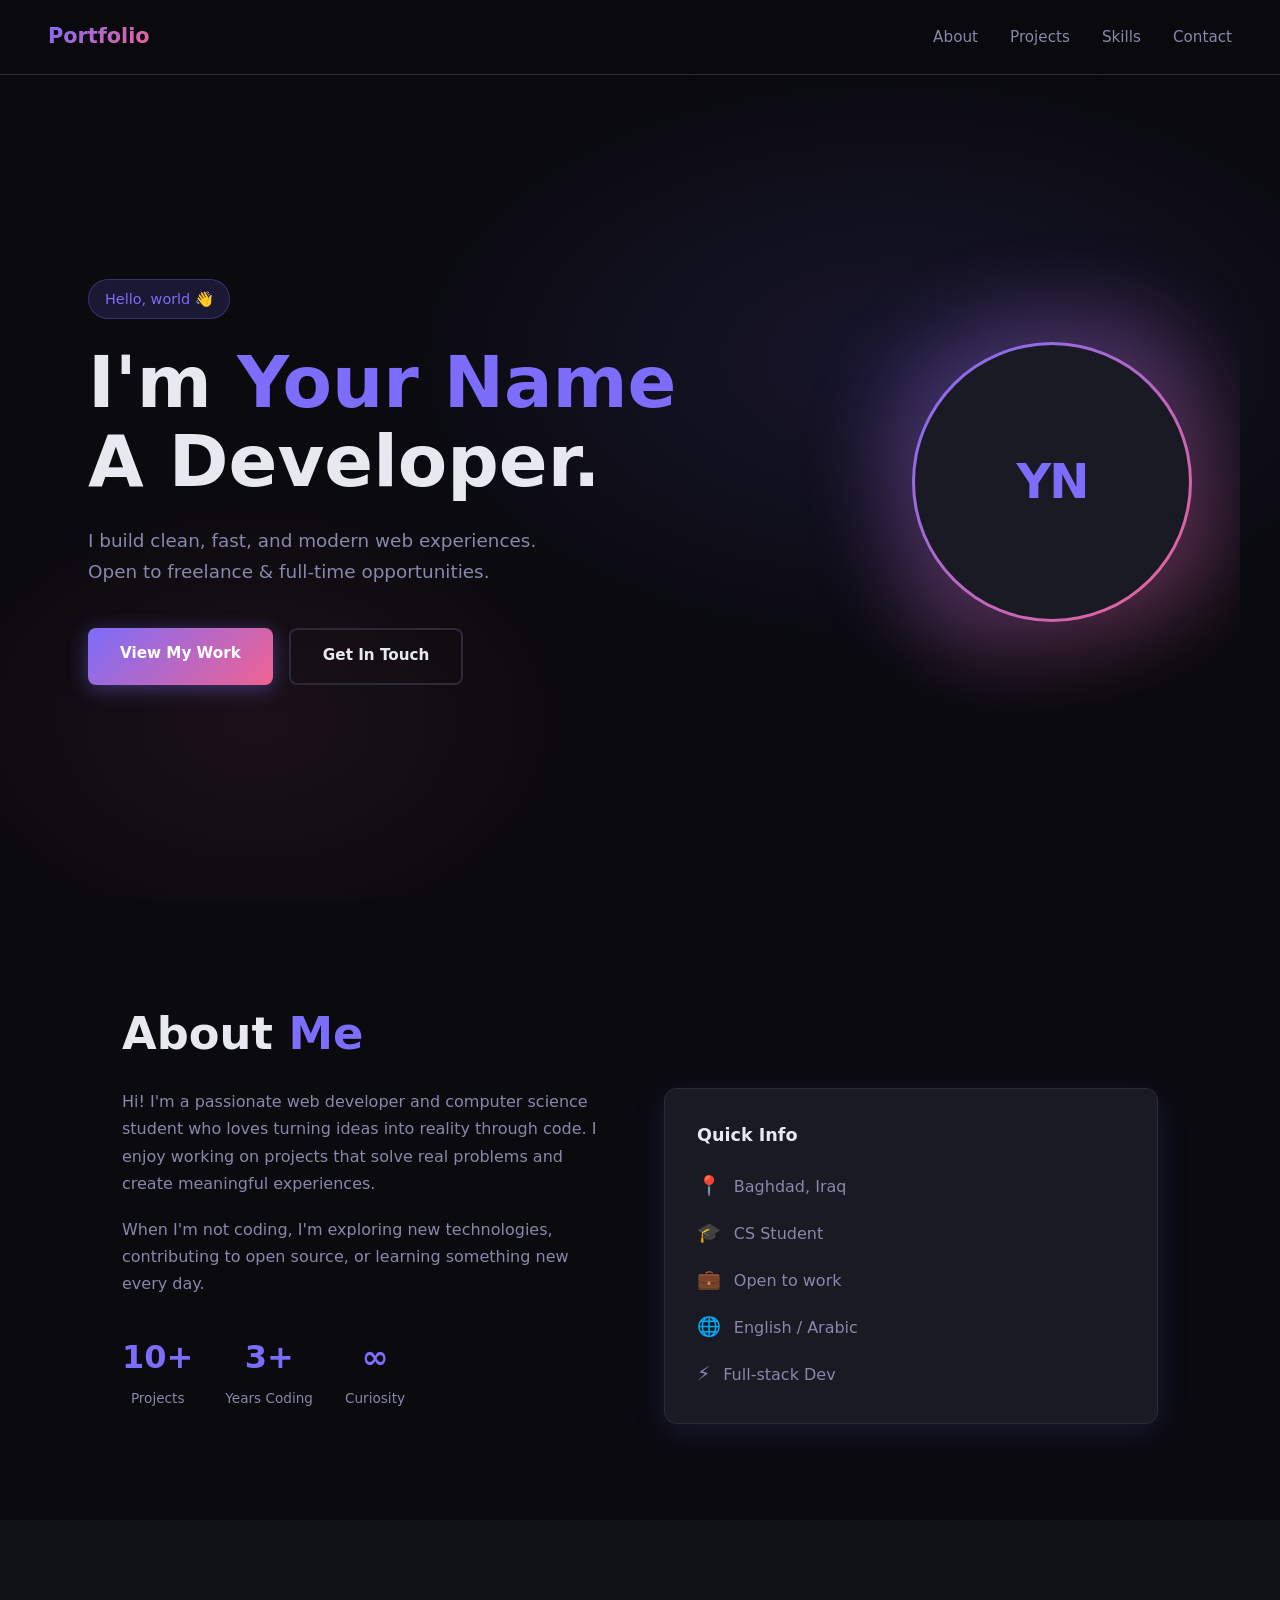
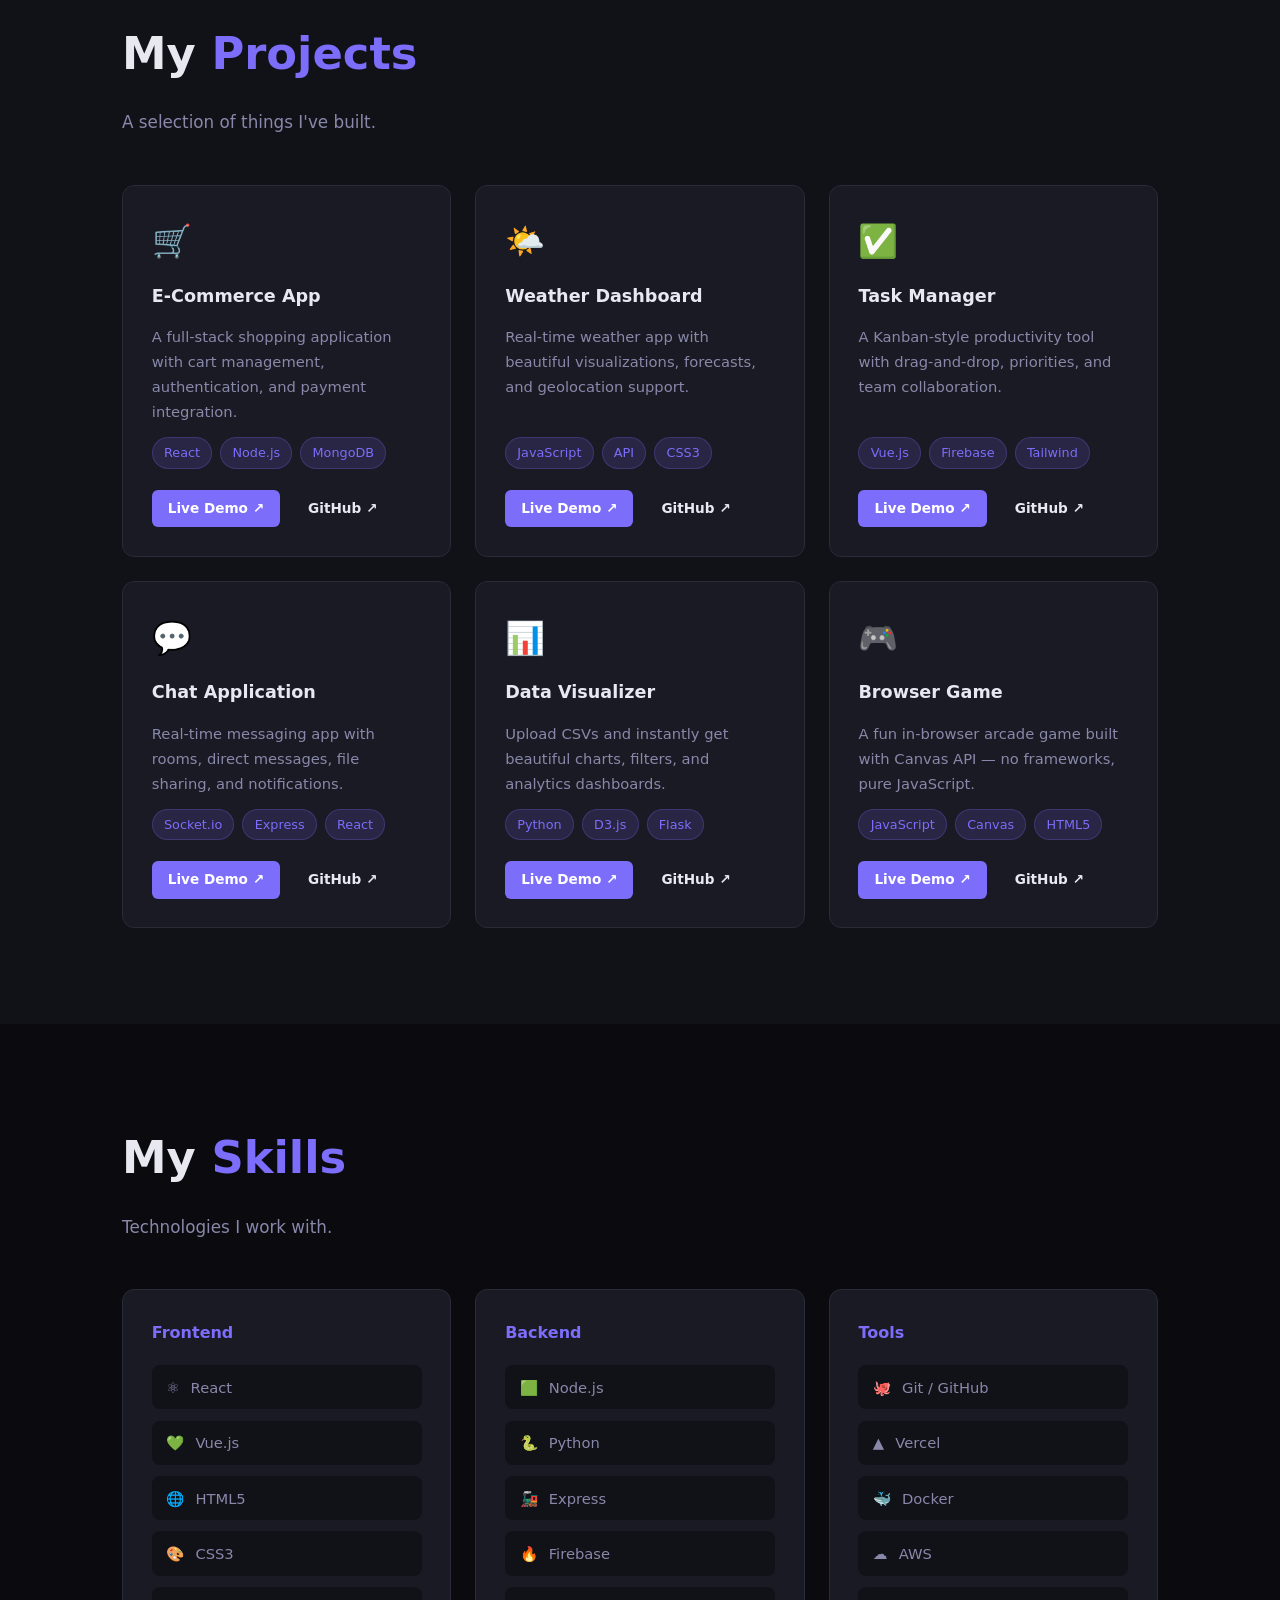
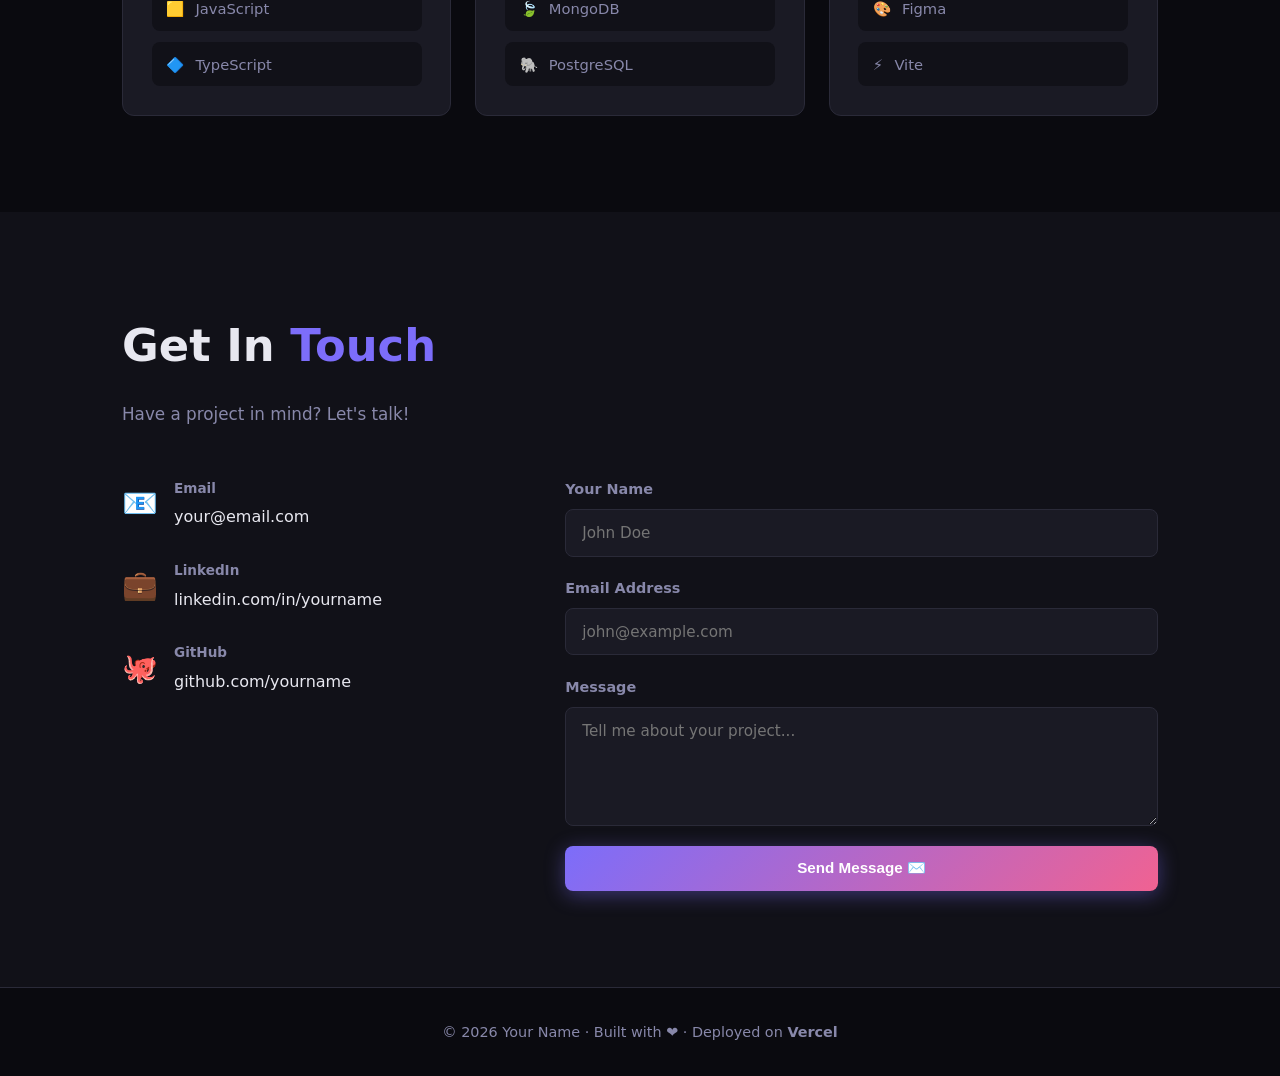
==== index.html @ 0fbca7b8 "new changes" ====
<!DOCTYPE html>
<html lang="en">
<head>
  <meta charset="UTF-8" />
  <meta name="viewport" content="width=device-width, initial-scale=1.0" />
  <title>My Portfolio</title>
  <link rel="stylesheet" href="style.css" />
  <link rel="icon" href="data:image/svg+xml,<svg xmlns='http://www.w3.org/2000/svg' viewBox='0 0 100 100'><text y='.9em' font-size='90'>⚡</text></svg>" />
</head>
<body>

  <!-- NAV -->
  <nav>
    <div class="nav-logo">Portfolio</div>
    <ul class="nav-links">
      <li><a href="#about">About</a></li>
      <li><a href="#projects">Projects</a></li>
      <li><a href="#skills">Skills</a></li>
      <li><a href="#contact">Contact</a></li>
    </ul>
    <button class="nav-toggle" onclick="toggleMenu()">☰</button>
  </nav>

  <!-- HERO -->
  <section class="hero" id="home">
    <div class="hero-bg"></div>
    <div class="hero-content">
      <p class="hero-tag">Hello, world 👋</p>
      <h1>I'm <span class="accent">Your Name</span><br/>A Developer.</h1>
      <p class="hero-sub">I build clean, fast, and modern web experiences. Open to freelance &amp; full-time opportunities.</p>
      <div class="hero-btns">
        <a href="#projects" class="btn btn-primary">View My Work</a>
        <a href="#contact" class="btn btn-outline">Get In Touch</a>
      </div>
    </div>
    <div class="hero-visual">
      <div class="blob"></div>
      <div class="avatar-ring">
        <div class="avatar">YN</div>
      </div>
    </div>
  </section>

  <!-- ABOUT -->
  <section class="section" id="about">
    <div class="container">
      <h2 class="section-title">About <span class="accent">Me</span></h2>
      <div class="about-grid">
        <div class="about-text">
          <p>Hi! I'm a passionate web developer and computer science student who loves turning ideas into reality through code. I enjoy working on projects that solve real problems and create meaningful experiences.</p>
          <p>When I'm not coding, I'm exploring new technologies, contributing to open source, or learning something new every day.</p>
          <div class="about-stats">
            <div class="stat">
              <span class="stat-num">10+</span>
              <span class="stat-label">Projects</span>
            </div>
            <div class="stat">
              <span class="stat-num">3+</span>
              <span class="stat-label">Years Coding</span>
            </div>
            <div class="stat">
              <span class="stat-num">∞</span>
              <span class="stat-label">Curiosity</span>
            </div>
          </div>
        </div>
        <div class="about-card">
          <h3>Quick Info</h3>
          <ul class="info-list">
            <li><span>📍</span> Baghdad, Iraq</li>
            <li><span>🎓</span> CS Student</li>
            <li><span>💼</span> Open to work</li>
            <li><span>🌐</span> English / Arabic</li>
            <li><span>⚡</span> Full-stack Dev</li>
          </ul>
        </div>
      </div>
    </div>
  </section>

  <!-- PROJECTS -->
  <section class="section section-dark" id="projects">
    <div class="container">
      <h2 class="section-title">My <span class="accent">Projects</span></h2>
      <p class="section-sub">A selection of things I've built.</p>
      <div class="projects-grid">

        <div class="project-card">
          <div class="project-icon">🛒</div>
          <h3>E-Commerce App</h3>
          <p>A full-stack shopping application with cart management, authentication, and payment integration.</p>
          <div class="project-tags">
            <span>React</span><span>Node.js</span><span>MongoDB</span>
          </div>
          <div class="project-links">
            <a href="#" class="btn-sm">Live Demo ↗</a>
            <a href="#" class="btn-sm btn-ghost">GitHub ↗</a>
          </div>
        </div>

        <div class="project-card">
          <div class="project-icon">🌤️</div>
          <h3>Weather Dashboard</h3>
          <p>Real-time weather app with beautiful visualizations, forecasts, and geolocation support.</p>
          <div class="project-tags">
            <span>JavaScript</span><span>API</span><span>CSS3</span>
          </div>
          <div class="project-links">
            <a href="#" class="btn-sm">Live Demo ↗</a>
            <a href="#" class="btn-sm btn-ghost">GitHub ↗</a>
          </div>
        </div>

        <div class="project-card">
          <div class="project-icon">✅</div>
          <h3>Task Manager</h3>
          <p>A Kanban-style productivity tool with drag-and-drop, priorities, and team collaboration.</p>
          <div class="project-tags">
            <span>Vue.js</span><span>Firebase</span><span>Tailwind</span>
          </div>
          <div class="project-links">
            <a href="#" class="btn-sm">Live Demo ↗</a>
            <a href="#" class="btn-sm btn-ghost">GitHub ↗</a>
          </div>
        </div>

        <div class="project-card">
          <div class="project-icon">💬</div>
          <h3>Chat Application</h3>
          <p>Real-time messaging app with rooms, direct messages, file sharing, and notifications.</p>
          <div class="project-tags">
            <span>Socket.io</span><span>Express</span><span>React</span>
          </div>
          <div class="project-links">
            <a href="#" class="btn-sm">Live Demo ↗</a>
            <a href="#" class="btn-sm btn-ghost">GitHub ↗</a>
          </div>
        </div>

        <div class="project-card">
          <div class="project-icon">📊</div>
          <h3>Data Visualizer</h3>
          <p>Upload CSVs and instantly get beautiful charts, filters, and analytics dashboards.</p>
          <div class="project-tags">
            <span>Python</span><span>D3.js</span><span>Flask</span>
          </div>
          <div class="project-links">
            <a href="#" class="btn-sm">Live Demo ↗</a>
            <a href="#" class="btn-sm btn-ghost">GitHub ↗</a>
          </div>
        </div>

        <div class="project-card">
          <div class="project-icon">🎮</div>
          <h3>Browser Game</h3>
          <p>A fun in-browser arcade game built with Canvas API — no frameworks, pure JavaScript.</p>
          <div class="project-tags">
            <span>JavaScript</span><span>Canvas</span><span>HTML5</span>
          </div>
          <div class="project-links">
            <a href="#" class="btn-sm">Live Demo ↗</a>
            <a href="#" class="btn-sm btn-ghost">GitHub ↗</a>
          </div>
        </div>

      </div>
    </div>
  </section>

  <!-- SKILLS -->
  <section class="section" id="skills">
    <div class="container">
      <h2 class="section-title">My <span class="accent">Skills</span></h2>
      <p class="section-sub">Technologies I work with.</p>
      <div class="skills-grid">
        <div class="skill-group">
          <h3>Frontend</h3>
          <div class="skill-items">
            <div class="skill-item"><span>⚛️</span> React</div>
            <div class="skill-item"><span>💚</span> Vue.js</div>
            <div class="skill-item"><span>🌐</span> HTML5</div>
            <div class="skill-item"><span>🎨</span> CSS3</div>
            <div class="skill-item"><span>🟨</span> JavaScript</div>
            <div class="skill-item"><span>🔷</span> TypeScript</div>
          </div>
        </div>
        <div class="skill-group">
          <h3>Backend</h3>
          <div class="skill-items">
            <div class="skill-item"><span>🟩</span> Node.js</div>
            <div class="skill-item"><span>🐍</span> Python</div>
            <div class="skill-item"><span>🚂</span> Express</div>
            <div class="skill-item"><span>🔥</span> Firebase</div>
            <div class="skill-item"><span>🍃</span> MongoDB</div>
            <div class="skill-item"><span>🐘</span> PostgreSQL</div>
          </div>
        </div>
        <div class="skill-group">
          <h3>Tools</h3>
          <div class="skill-items">
            <div class="skill-item"><span>🐙</span> Git / GitHub</div>
            <div class="skill-item"><span>▲</span> Vercel</div>
            <div class="skill-item"><span>🐳</span> Docker</div>
            <div class="skill-item"><span>☁️</span> AWS</div>
            <div class="skill-item"><span>🎨</span> Figma</div>
            <div class="skill-item"><span>⚡</span> Vite</div>
          </div>
        </div>
      </div>
    </div>
  </section>

  <!-- CONTACT -->
  <section class="section section-dark" id="contact">
    <div class="container">
      <h2 class="section-title">Get In <span class="accent">Touch</span></h2>
      <p class="section-sub">Have a project in mind? Let's talk!</p>
      <div class="contact-grid">
        <div class="contact-info">
          <div class="contact-item">
            <span class="contact-icon">📧</span>
            <div>
              <h4>Email</h4>
              <a href="mailto:your@email.com">your@email.com</a>
            </div>
          </div>
          <div class="contact-item">
            <span class="contact-icon">💼</span>
            <div>
              <h4>LinkedIn</h4>
              <a href="#">linkedin.com/in/yourname</a>
            </div>
          </div>
          <div class="contact-item">
            <span class="contact-icon">🐙</span>
            <div>
              <h4>GitHub</h4>
              <a href="#">github.com/yourname</a>
            </div>
          </div>
        </div>
        <form class="contact-form" onsubmit="handleSubmit(event)">
          <div class="form-group">
            <label for="name">Your Name</label>
            <input type="text" id="name" placeholder="John Doe" required />
          </div>
          <div class="form-group">
            <label for="email">Email Address</label>
            <input type="email" id="email" placeholder="john@example.com" required />
          </div>
          <div class="form-group">
            <label for="message">Message</label>
            <textarea id="message" rows="5" placeholder="Tell me about your project..." required></textarea>
          </div>
          <button type="submit" class="btn btn-primary" style="width:100%">Send Message ✉️</button>
          <p id="form-msg" style="display:none;margin-top:1rem;color:var(--accent);text-align:center;font-weight:600;">✅ Message sent! I'll get back to you soon.</p>
        </form>
      </div>
    </div>
  </section>

  <!-- FOOTER -->
  <footer>
    <p>© 2026 Your Name · Built with ❤️ · Deployed on <strong>Vercel</strong></p>
  </footer>

  <script src="script.js"></script>
</body>
</html>
---- style.css ----
/* ===== RESET & BASE ===== */
*, *::before, *::after { box-sizing: border-box; margin: 0; padding: 0; }

:root {
  --bg: #0a0a0f;
  --bg2: #111118;
  --surface: #1a1a24;
  --border: #2a2a38;
  --text: #e8e8f0;
  --muted: #8888aa;
  --accent: #7c6dfa;
  --accent2: #f06292;
  --gradient: linear-gradient(135deg, #7c6dfa, #f06292);
  --radius: 12px;
  --shadow: 0 8px 32px rgba(124,109,250,0.15);
}

html { scroll-behavior: smooth; }

body {
  font-family: 'Segoe UI', system-ui, sans-serif;
  background: var(--bg);
  color: var(--text);
  line-height: 1.7;
  overflow-x: hidden;
}

a { color: var(--accent); text-decoration: none; transition: opacity .2s; }
a:hover { opacity: .75; }

.accent { color: var(--accent); }
.container { max-width: 1100px; margin: 0 auto; padding: 0 2rem; }

/* ===== NAV ===== */
nav {
  position: fixed; top: 0; left: 0; right: 0; z-index: 100;
  display: flex; align-items: center; justify-content: space-between;
  padding: 1.2rem 3rem;
  background: rgba(10,10,15,.85);
  backdrop-filter: blur(12px);
  border-bottom: 1px solid var(--border);
}

.nav-logo {
  font-size: 1.3rem; font-weight: 800;
  background: var(--gradient); -webkit-background-clip: text;
  -webkit-text-fill-color: transparent; background-clip: text;
}

.nav-links { display: flex; gap: 2rem; list-style: none; }
.nav-links a { color: var(--muted); font-size: .95rem; font-weight: 500; transition: color .2s; }
.nav-links a:hover { color: var(--text); opacity: 1; }

.nav-toggle { display: none; background: none; border: none; color: var(--text); font-size: 1.5rem; cursor: pointer; }

/* ===== BUTTONS ===== */
.btn {
  display: inline-block; padding: .85rem 2rem;
  border-radius: 8px; font-weight: 700; font-size: .95rem;
  cursor: pointer; border: none; transition: all .25s;
}
.btn-primary {
  background: var(--gradient); color: #fff;
  box-shadow: 0 4px 20px rgba(124,109,250,.4);
}
.btn-primary:hover { transform: translateY(-2px); box-shadow: 0 6px 28px rgba(124,109,250,.55); opacity: 1; }
.btn-outline {
  background: transparent; color: var(--text);
  border: 2px solid var(--border);
}
.btn-outline:hover { border-color: var(--accent); color: var(--accent); opacity: 1; }

.btn-sm {
  padding: .45rem 1rem; background: var(--accent);
  color: #fff; border-radius: 6px; font-size: .85rem; font-weight: 600;
}
.btn-ghost { background: var(--surface); color: var(--text); }
.btn-ghost:hover { opacity: .75; }

/* ===== HERO ===== */
.hero {
  min-height: 100vh; display: flex; align-items: center;
  justify-content: space-between; gap: 4rem;
  padding: 8rem 3rem 4rem;
  position: relative; overflow: hidden;
  max-width: 1200px; margin: 0 auto;
}

.hero-bg {
  position: fixed; inset: 0; z-index: -1;
  background: radial-gradient(ellipse 60% 50% at 70% 40%, rgba(124,109,250,.12) 0%, transparent 70%),
              radial-gradient(ellipse 40% 40% at 20% 80%, rgba(240,98,146,.08) 0%, transparent 70%);
}

.hero-content { flex: 1; }
.hero-tag {
  display: inline-block; padding: .4rem 1rem;
  background: rgba(124,109,250,.15); border: 1px solid rgba(124,109,250,.3);
  border-radius: 999px; font-size: .9rem; color: var(--accent);
  margin-bottom: 1.5rem;
  animation: fadeUp .6s ease both;
}

.hero h1 {
  font-size: clamp(2.5rem, 6vw, 4.5rem);
  font-weight: 900; line-height: 1.1;
  margin-bottom: 1.5rem;
  animation: fadeUp .6s .1s ease both;
}

.hero-sub {
  font-size: 1.15rem; color: var(--muted);
  max-width: 480px; margin-bottom: 2.5rem;
  animation: fadeUp .6s .2s ease both;
}

.hero-btns {
  display: flex; gap: 1rem; flex-wrap: wrap;
  animation: fadeUp .6s .3s ease both;
}

/* Hero Visual */
.hero-visual {
  flex-shrink: 0; position: relative;
  width: 280px; height: 280px;
  animation: fadeIn .8s .4s ease both;
}

.blob {
  position: absolute; inset: -30px;
  background: var(--gradient); border-radius: 60% 40% 70% 30% / 50% 60% 40% 70%;
  filter: blur(40px); opacity: .35;
  animation: blobMorph 8s ease-in-out infinite;
}

.avatar-ring {
  position: absolute; inset: 0;
  border: 3px solid transparent;
  border-radius: 50%;
  background: linear-gradient(var(--surface), var(--surface)) padding-box,
              var(--gradient) border-box;
  animation: spin 12s linear infinite;
}

.avatar {
  position: absolute; inset: 12px;
  background: var(--surface); border-radius: 50%;
  display: flex; align-items: center; justify-content: center;
  font-size: 3rem; font-weight: 900; color: var(--accent);
  letter-spacing: -2px;
  animation: spin 12s linear infinite reverse;
}

/* ===== SECTIONS ===== */
.section { padding: 6rem 0; }
.section-dark { background: var(--bg2); }

.section-title {
  font-size: clamp(1.8rem, 4vw, 2.8rem);
  font-weight: 900; margin-bottom: 1rem;
}
.section-sub {
  color: var(--muted); margin-bottom: 3rem; font-size: 1.05rem;
}

/* ===== ABOUT ===== */
.about-grid { display: grid; grid-template-columns: 1fr 1fr; gap: 3rem; align-items: start; }

.about-text p { color: var(--muted); margin-bottom: 1.2rem; }

.about-stats {
  display: flex; gap: 2rem; margin-top: 2rem;
}
.stat { text-align: center; }
.stat-num { display: block; font-size: 2rem; font-weight: 900; color: var(--accent); }
.stat-label { font-size: .85rem; color: var(--muted); }

.about-card {
  background: var(--surface); border: 1px solid var(--border);
  border-radius: var(--radius); padding: 2rem;
  box-shadow: var(--shadow);
}
.about-card h3 { font-size: 1.1rem; margin-bottom: 1.2rem; }
.info-list { list-style: none; display: flex; flex-direction: column; gap: .9rem; }
.info-list li { display: flex; align-items: center; gap: .8rem; color: var(--muted); }
.info-list span { font-size: 1.2rem; }

/* ===== PROJECTS ===== */
.projects-grid {
  display: grid; grid-template-columns: repeat(auto-fill, minmax(300px, 1fr));
  gap: 1.5rem;
}

.project-card {
  background: var(--surface); border: 1px solid var(--border);
  border-radius: var(--radius); padding: 1.8rem;
  transition: transform .25s, box-shadow .25s, border-color .25s;
  display: flex; flex-direction: column; gap: .8rem;
}
.project-card:hover {
  transform: translateY(-4px);
  box-shadow: var(--shadow);
  border-color: var(--accent);
}

.project-icon { font-size: 2rem; }
.project-card h3 { font-size: 1.1rem; font-weight: 700; }
.project-card p { color: var(--muted); font-size: .92rem; flex: 1; }

.project-tags { display: flex; flex-wrap: wrap; gap: .5rem; }
.project-tags span {
  padding: .25rem .7rem; background: rgba(124,109,250,.15);
  border: 1px solid rgba(124,109,250,.25); border-radius: 999px;
  font-size: .8rem; color: var(--accent);
}

.project-links { display: flex; gap: .75rem; margin-top: .5rem; }

/* ===== SKILLS ===== */
.skills-grid { display: grid; grid-template-columns: repeat(auto-fill, minmax(250px, 1fr)); gap: 1.5rem; }

.skill-group {
  background: var(--surface); border: 1px solid var(--border);
  border-radius: var(--radius); padding: 1.8rem;
}
.skill-group h3 { font-size: 1rem; font-weight: 700; margin-bottom: 1.2rem; color: var(--accent); }
.skill-items { display: flex; flex-direction: column; gap: .7rem; }
.skill-item {
  display: flex; align-items: center; gap: .7rem;
  padding: .6rem .9rem; background: var(--bg2);
  border-radius: 8px; font-size: .92rem; color: var(--muted);
  transition: color .2s, background .2s;
}
.skill-item:hover { color: var(--text); background: var(--border); }

/* ===== CONTACT ===== */
.contact-grid { display: grid; grid-template-columns: 1fr 1.5fr; gap: 3rem; align-items: start; }

.contact-item {
  display: flex; align-items: center; gap: 1rem;
  margin-bottom: 1.8rem;
}
.contact-icon { font-size: 1.8rem; }
.contact-item h4 { font-size: .85rem; color: var(--muted); margin-bottom: .2rem; }
.contact-item a { color: var(--text); font-weight: 500; }

.contact-form { display: flex; flex-direction: column; gap: 1.2rem; }

.form-group { display: flex; flex-direction: column; gap: .5rem; }
.form-group label { font-size: .9rem; font-weight: 600; color: var(--muted); }
.form-group input,
.form-group textarea {
  background: var(--surface); border: 1px solid var(--border);
  border-radius: 8px; padding: .85rem 1rem;
  color: var(--text); font-size: .95rem; font-family: inherit;
  transition: border-color .2s;
  resize: vertical;
}
.form-group input:focus,
.form-group textarea:focus {
  outline: none; border-color: var(--accent);
  box-shadow: 0 0 0 3px rgba(124,109,250,.15);
}

/* ===== FOOTER ===== */
footer {
  text-align: center; padding: 2rem;
  border-top: 1px solid var(--border);
  color: var(--muted); font-size: .9rem;
}

/* ===== ANIMATIONS ===== */
@keyframes fadeUp {
  from { opacity: 0; transform: translateY(24px); }
  to   { opacity: 1; transform: translateY(0); }
}
@keyframes fadeIn {
  from { opacity: 0; } to { opacity: 1; }
}
@keyframes blobMorph {
  0%,100% { border-radius: 60% 40% 70% 30% / 50% 60% 40% 70%; }
  50%      { border-radius: 40% 60% 30% 70% / 60% 40% 70% 50%; }
}
@keyframes spin {
  from { transform: rotate(0deg); } to { transform: rotate(360deg); }
}

/* ===== RESPONSIVE ===== */
@media (max-width: 768px) {
  nav { padding: 1rem 1.5rem; }
  .nav-links { display: none; flex-direction: column; position: absolute;
    top: 100%; left: 0; right: 0; background: var(--bg2);
    padding: 1.5rem; gap: 1rem; border-bottom: 1px solid var(--border); }
  .nav-links.open { display: flex; }
  .nav-toggle { display: block; }

  .hero { flex-direction: column; text-align: center; padding: 7rem 1.5rem 3rem; gap: 2rem; }
  .hero-sub { margin: 0 auto 2rem; }
  .hero-btns { justify-content: center; }
  .hero-visual { width: 200px; height: 200px; }

  .about-grid { grid-template-columns: 1fr; }
  .contact-grid { grid-template-columns: 1fr; }
  .section { padding: 4rem 0; }
  .container { padding: 0 1.5rem; }
}
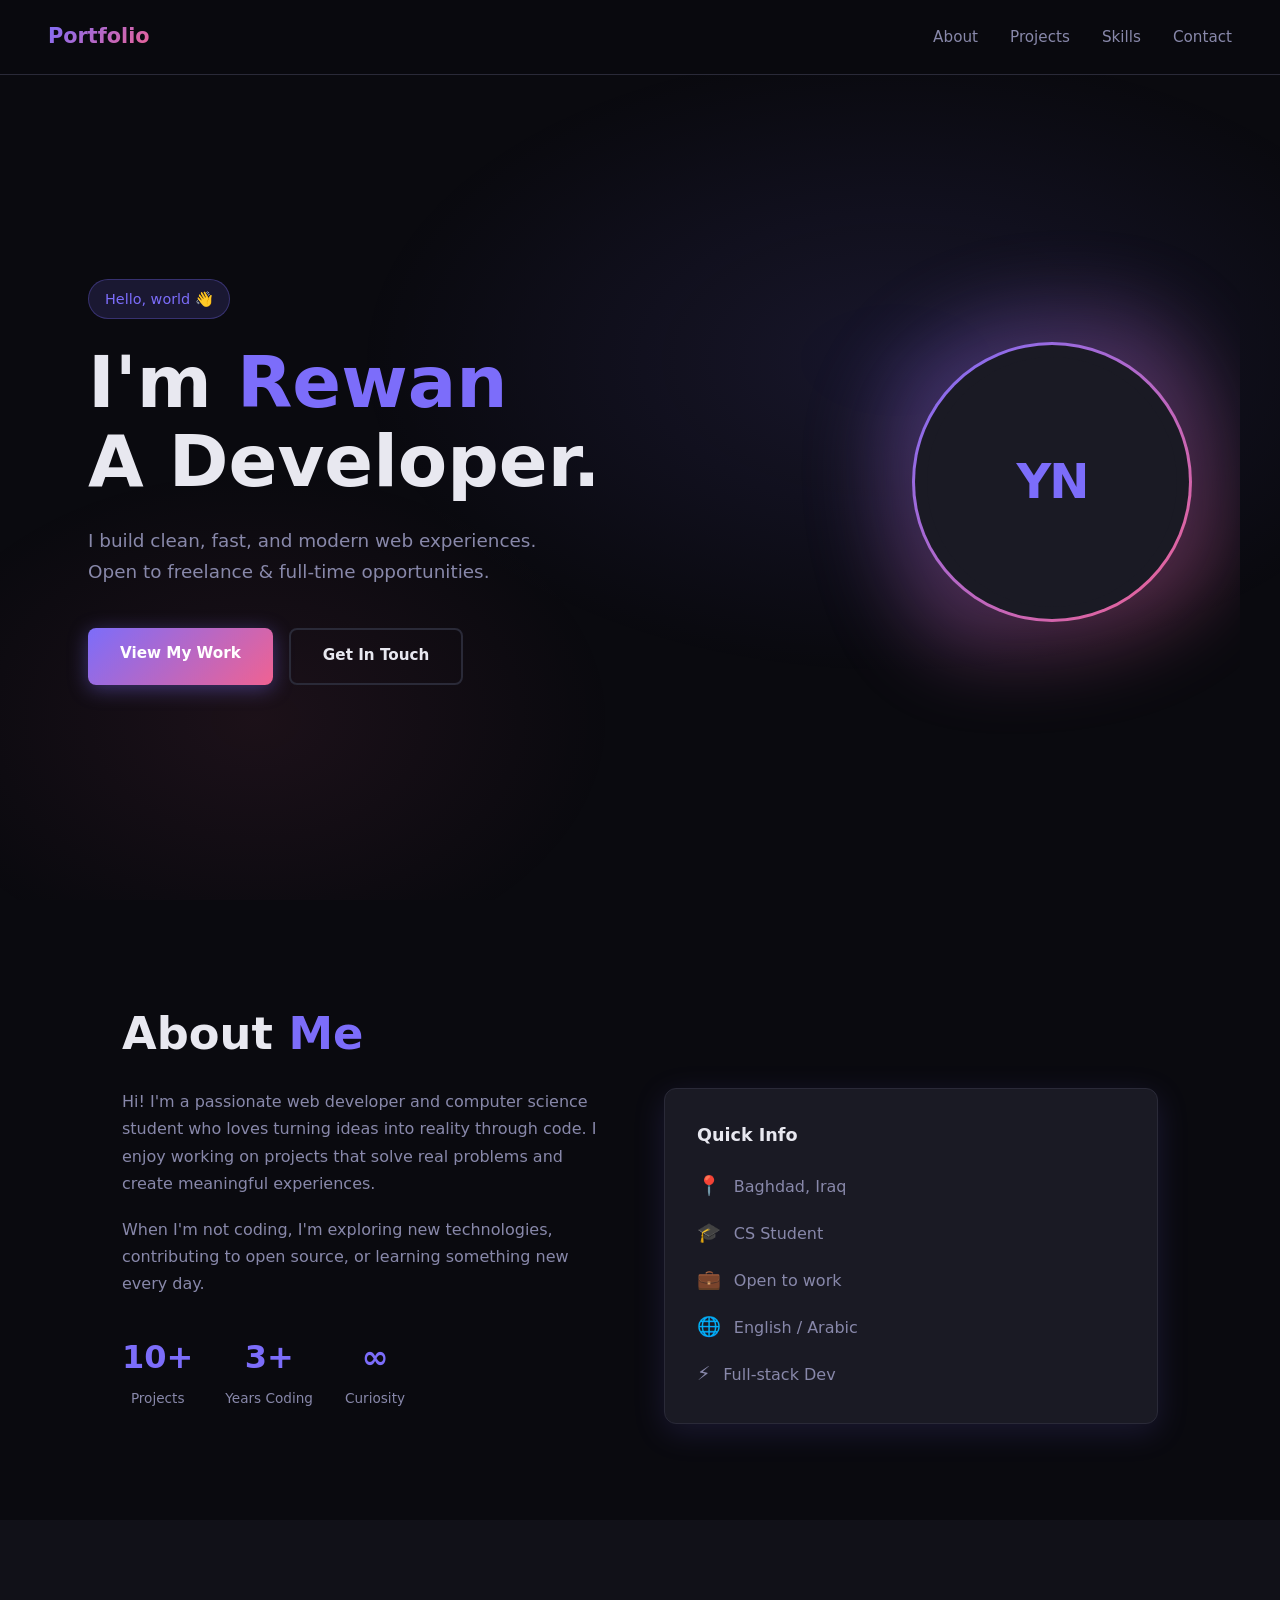
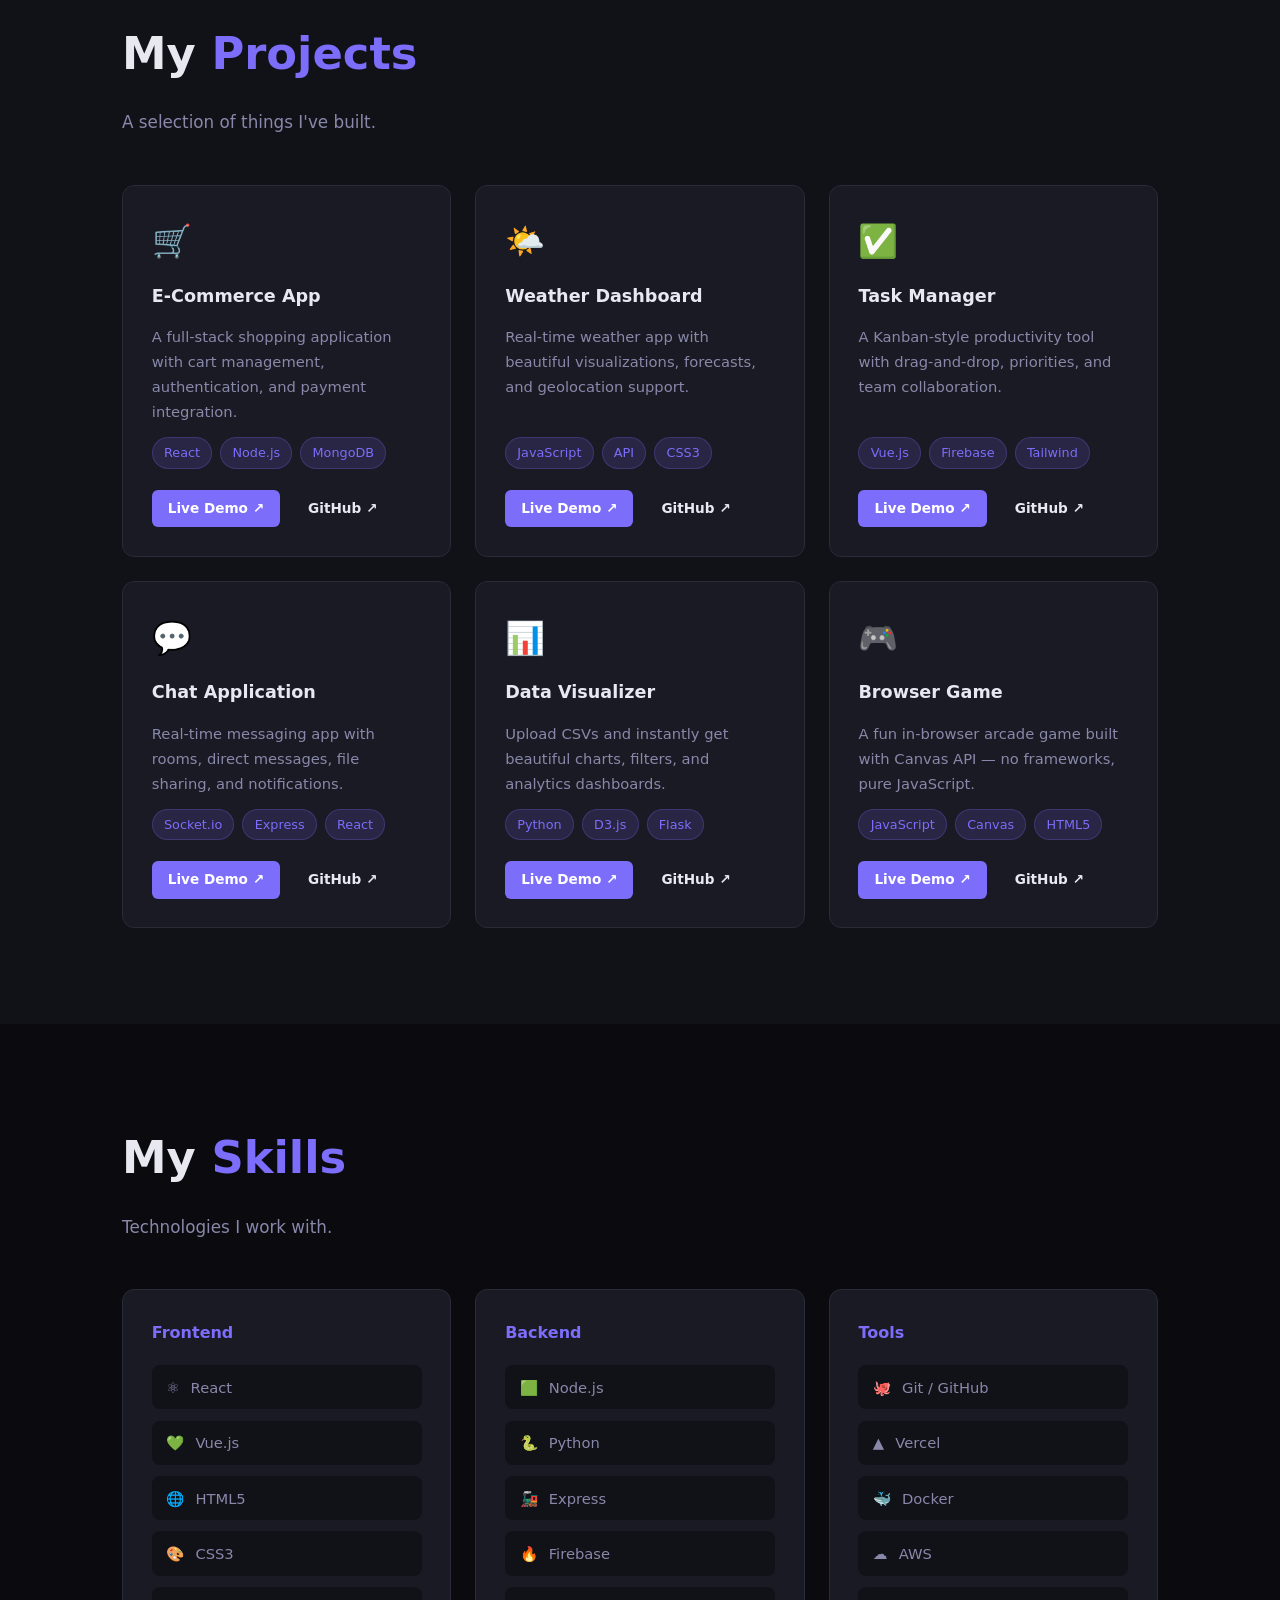
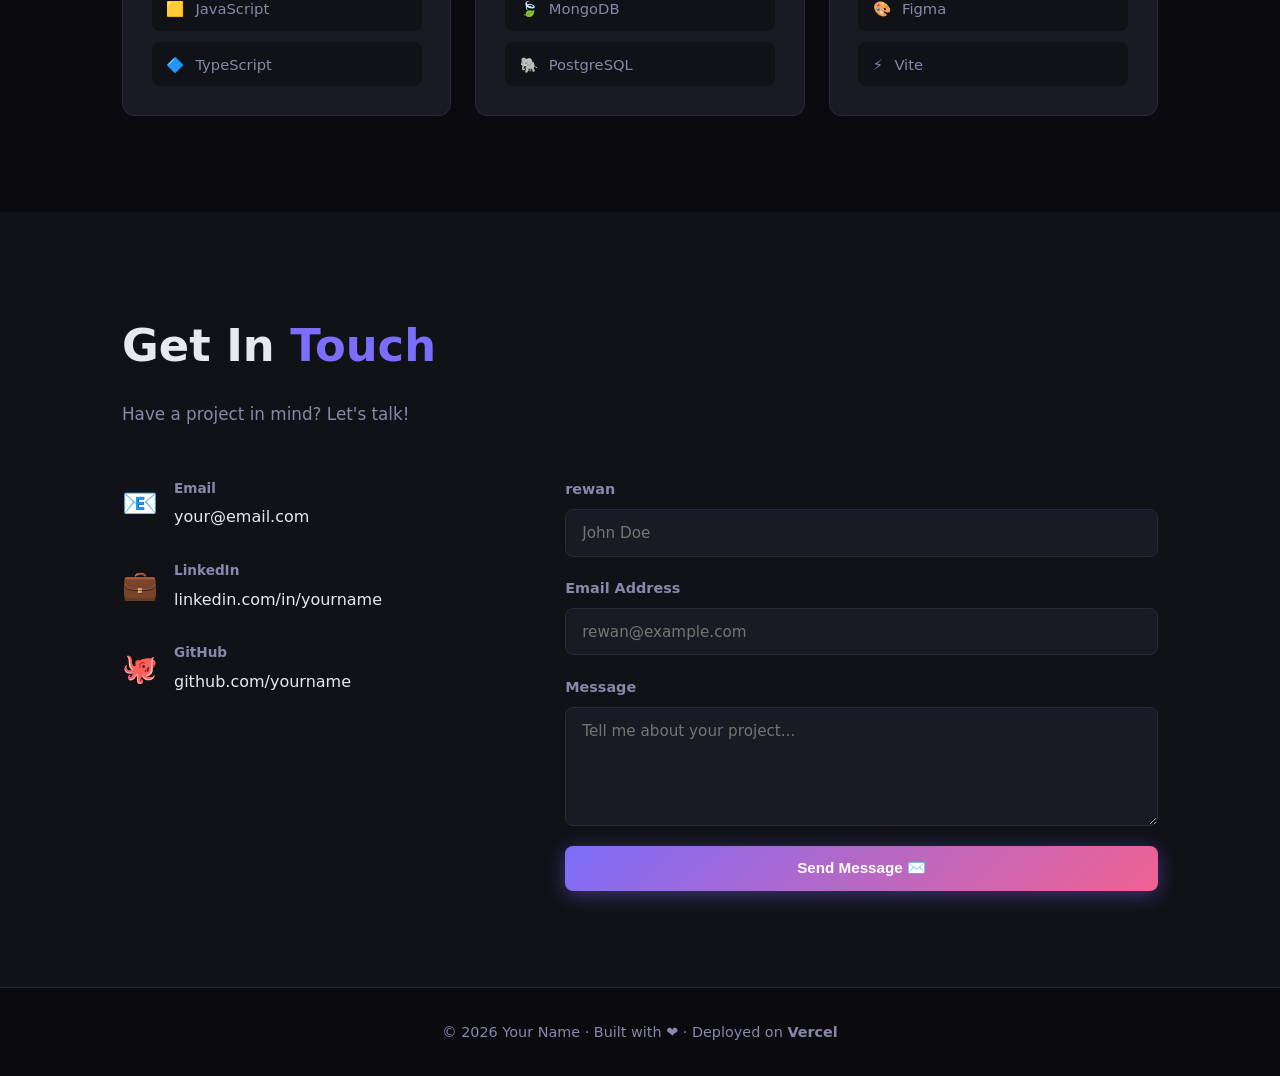
==== commit 4868162d: "changes in html" ====
--- a/index.html
+++ b/index.html
@@ -26,7 +26,7 @@
     <div class="hero-bg"></div>
     <div class="hero-content">
       <p class="hero-tag">Hello, world 👋</p>
-      <h1>I'm <span class="accent">Your Name</span><br/>A Developer.</h1>
+      <h1>I'm <span class="accent">Rewan </span><br/>A Developer.</h1>
       <p class="hero-sub">I build clean, fast, and modern web experiences. Open to freelance &amp; full-time opportunities.</p>
       <div class="hero-btns">
         <a href="#projects" class="btn btn-primary">View My Work</a>
@@ -241,12 +241,12 @@
         </div>
         <form class="contact-form" onsubmit="handleSubmit(event)">
           <div class="form-group">
-            <label for="name">Your Name</label>
+            <label for="name">rewan</label>
             <input type="text" id="name" placeholder="John Doe" required />
           </div>
           <div class="form-group">
             <label for="email">Email Address</label>
-            <input type="email" id="email" placeholder="john@example.com" required />
+            <input type="email" id="email" placeholder="rewan@example.com" required />
           </div>
           <div class="form-group">
             <label for="message">Message</label>
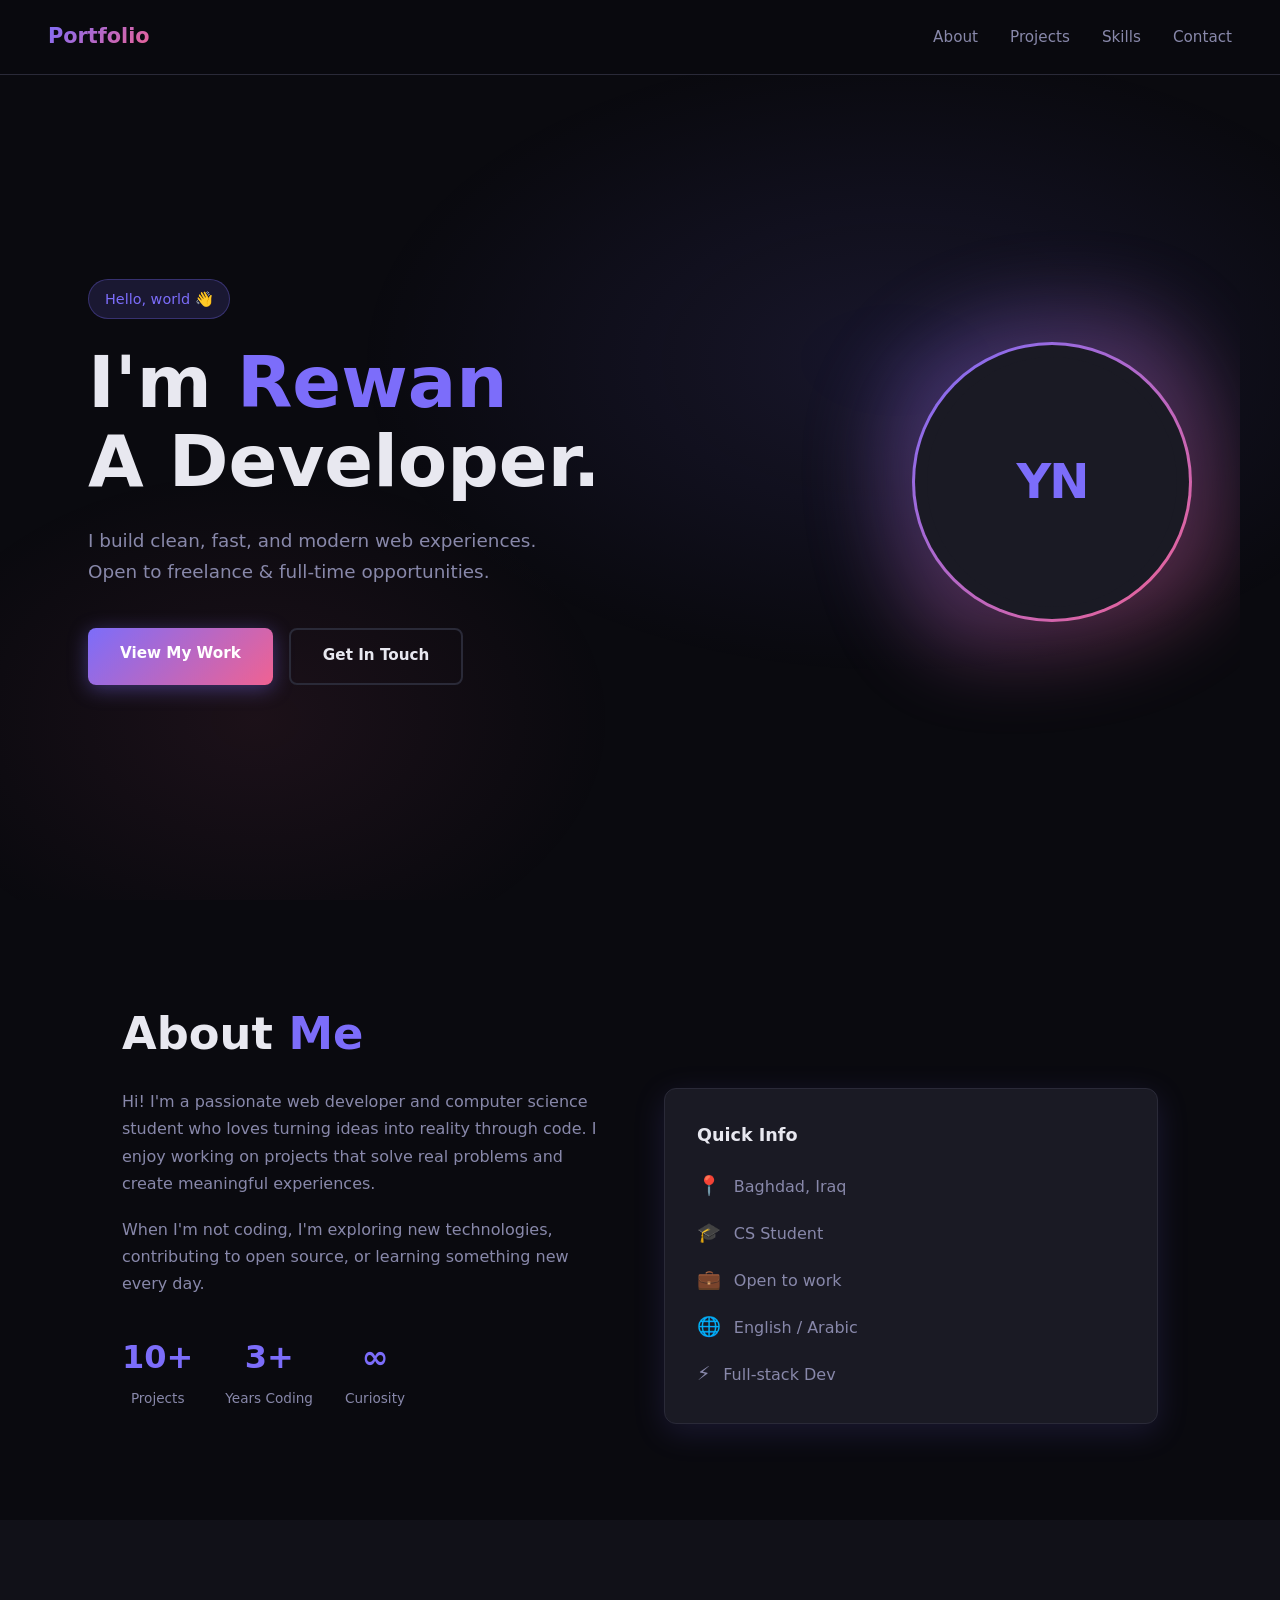
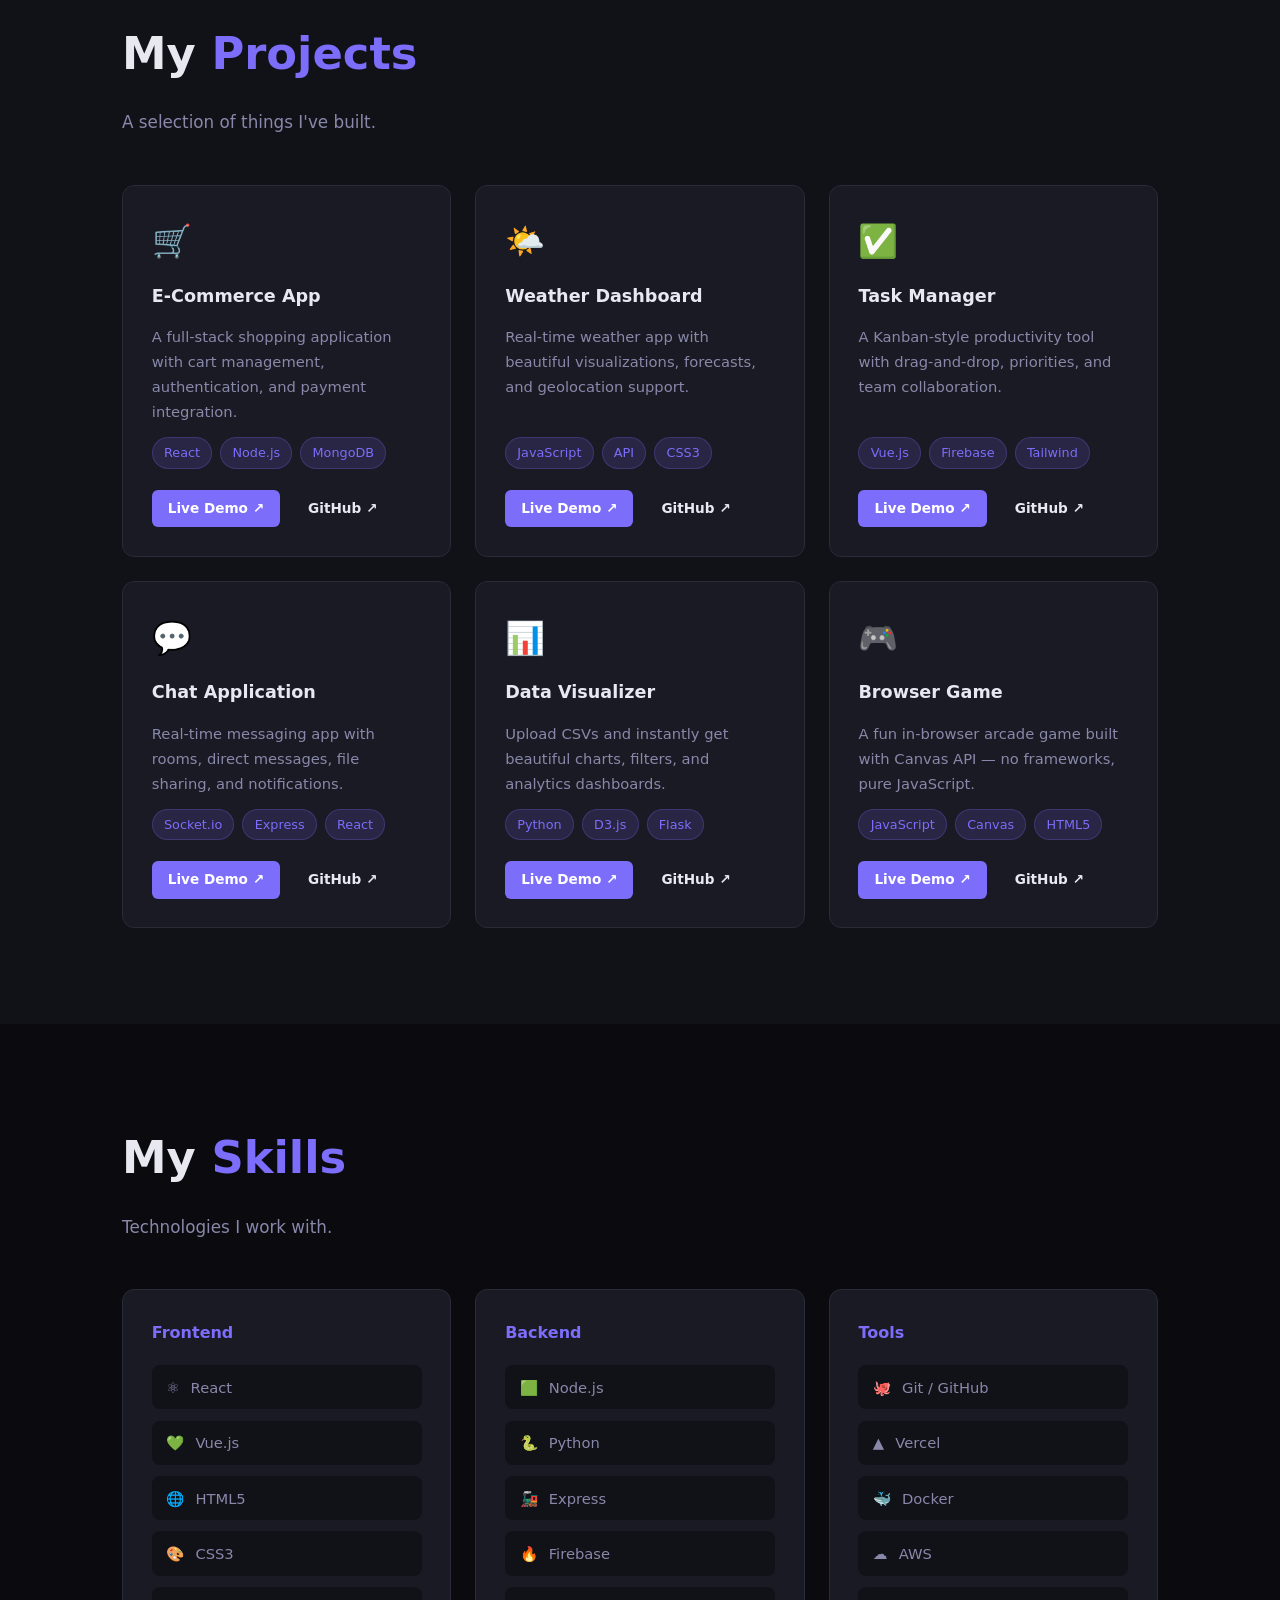
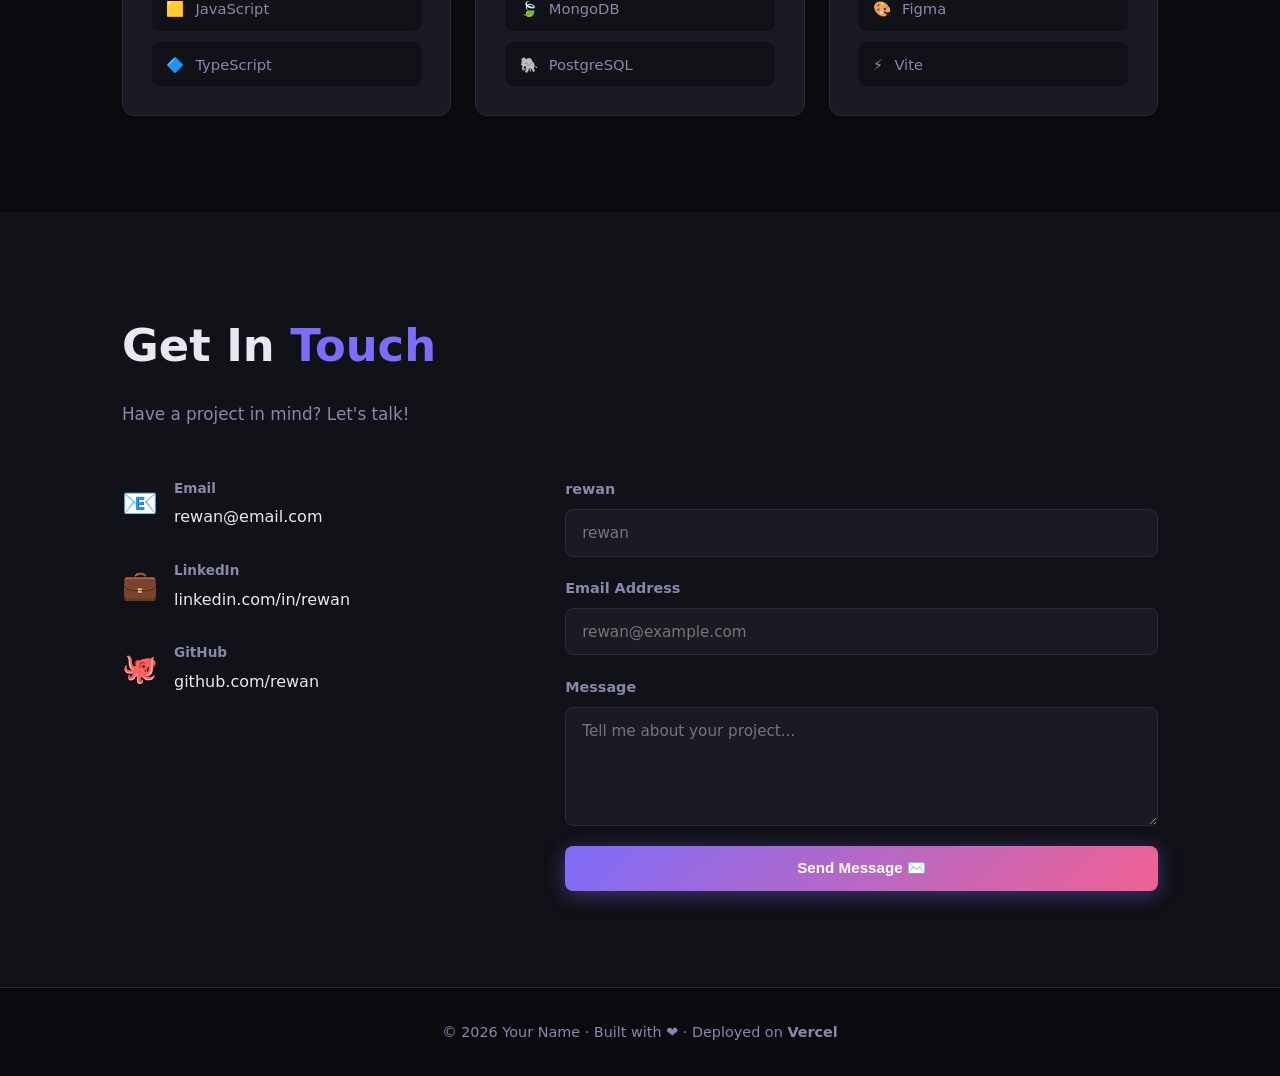
==== commit 041760c9: "html udate" ====
--- a/index.html
+++ b/index.html
@@ -221,28 +221,28 @@
             <span class="contact-icon">📧</span>
             <div>
               <h4>Email</h4>
-              <a href="mailto:your@email.com">your@email.com</a>
+              <a href="mailto:your@email.com">rewan@email.com</a>
             </div>
           </div>
           <div class="contact-item">
             <span class="contact-icon">💼</span>
             <div>
               <h4>LinkedIn</h4>
-              <a href="#">linkedin.com/in/yourname</a>
+              <a href="#">linkedin.com/in/rewan</a>
             </div>
           </div>
           <div class="contact-item">
             <span class="contact-icon">🐙</span>
             <div>
               <h4>GitHub</h4>
-              <a href="#">github.com/yourname</a>
+              <a href="#">github.com/rewan</a>
             </div>
           </div>
         </div>
         <form class="contact-form" onsubmit="handleSubmit(event)">
           <div class="form-group">
             <label for="name">rewan</label>
-            <input type="text" id="name" placeholder="John Doe" required />
+            <input type="text" id="name" placeholder="rewan" required />
           </div>
           <div class="form-group">
             <label for="email">Email Address</label>
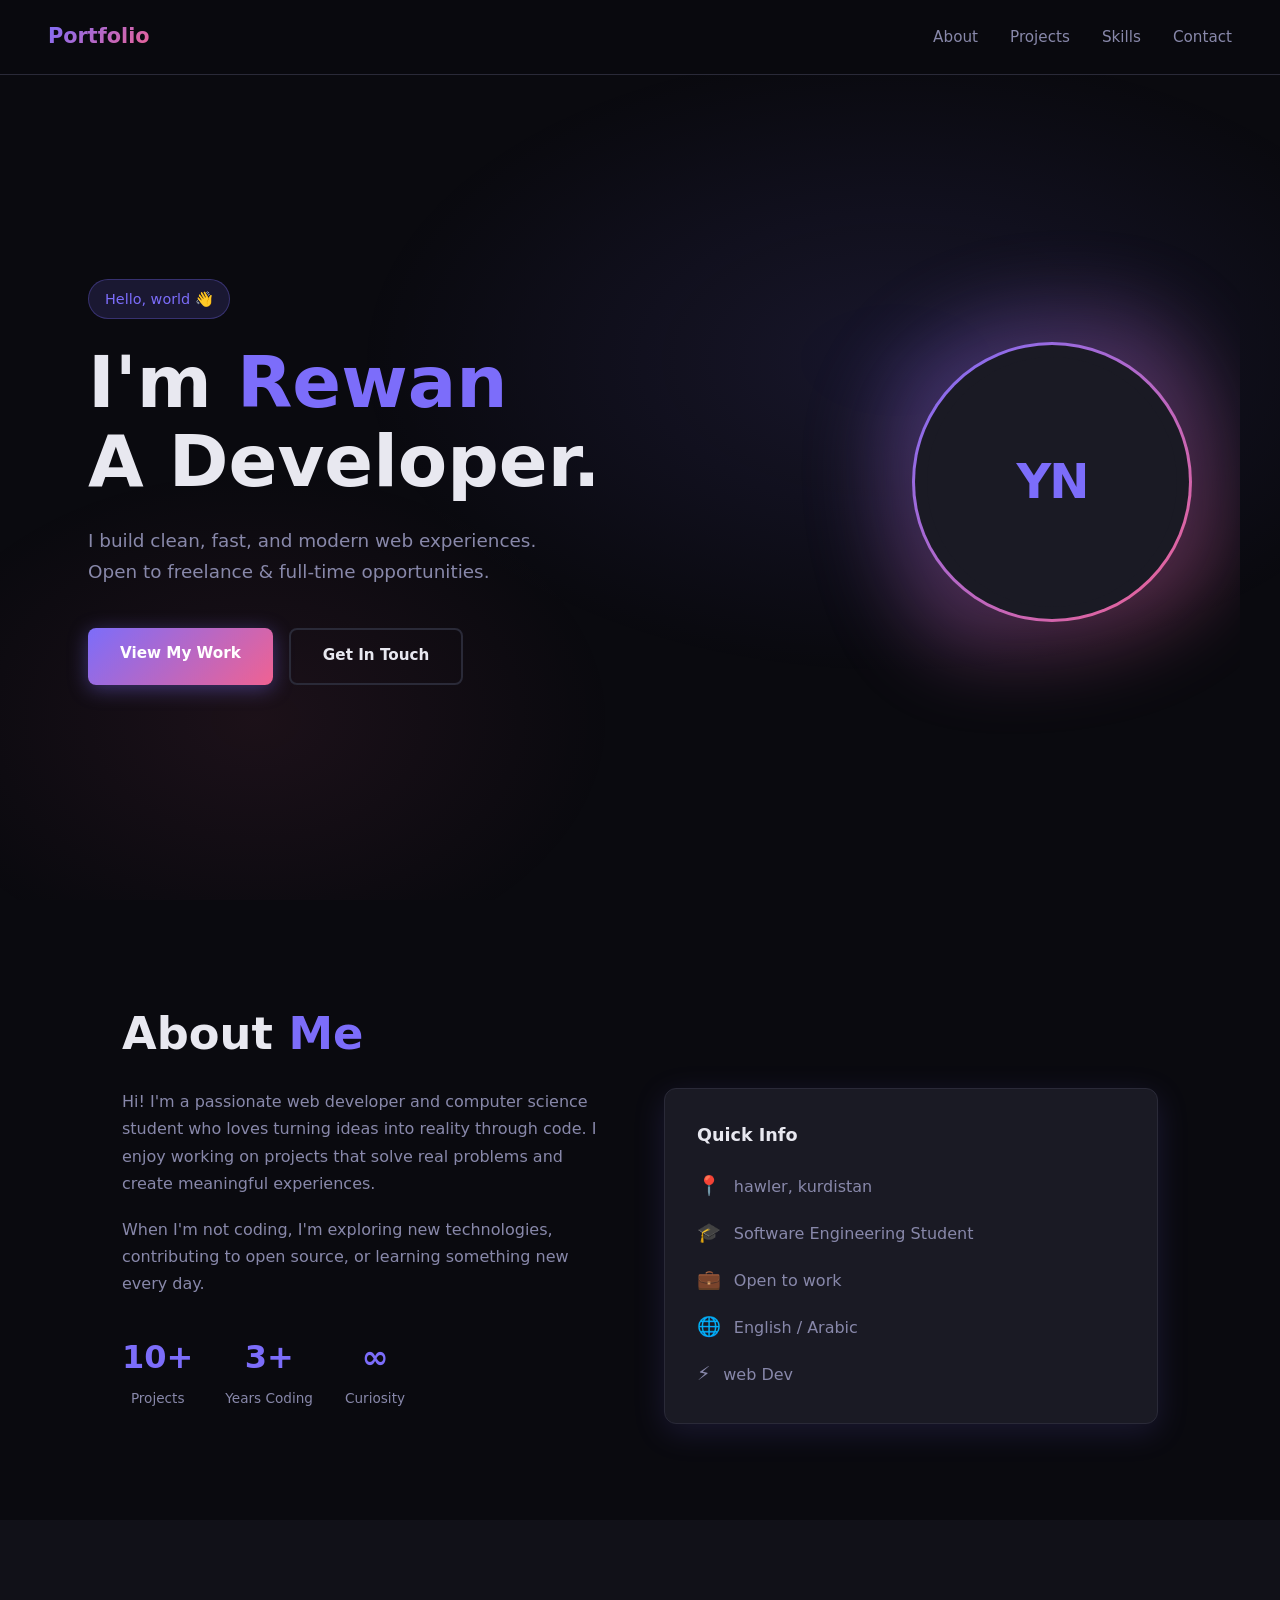
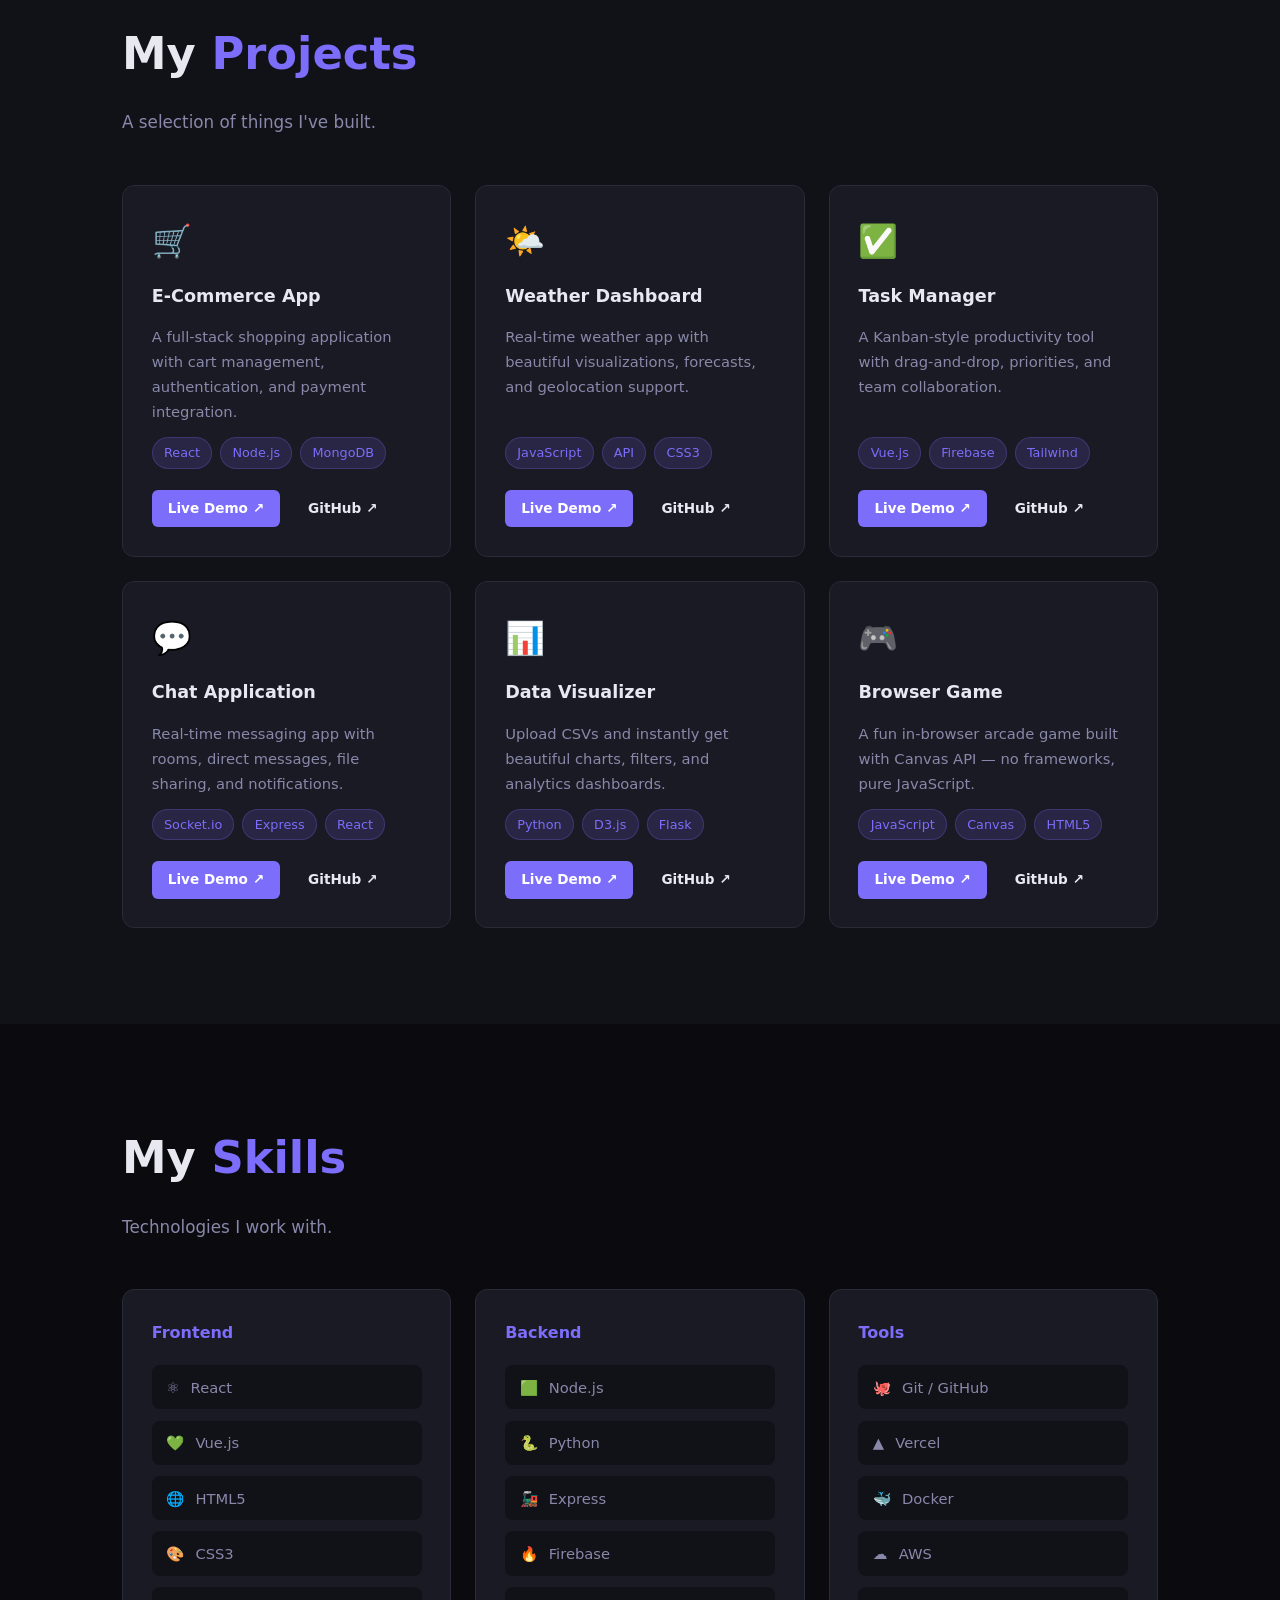
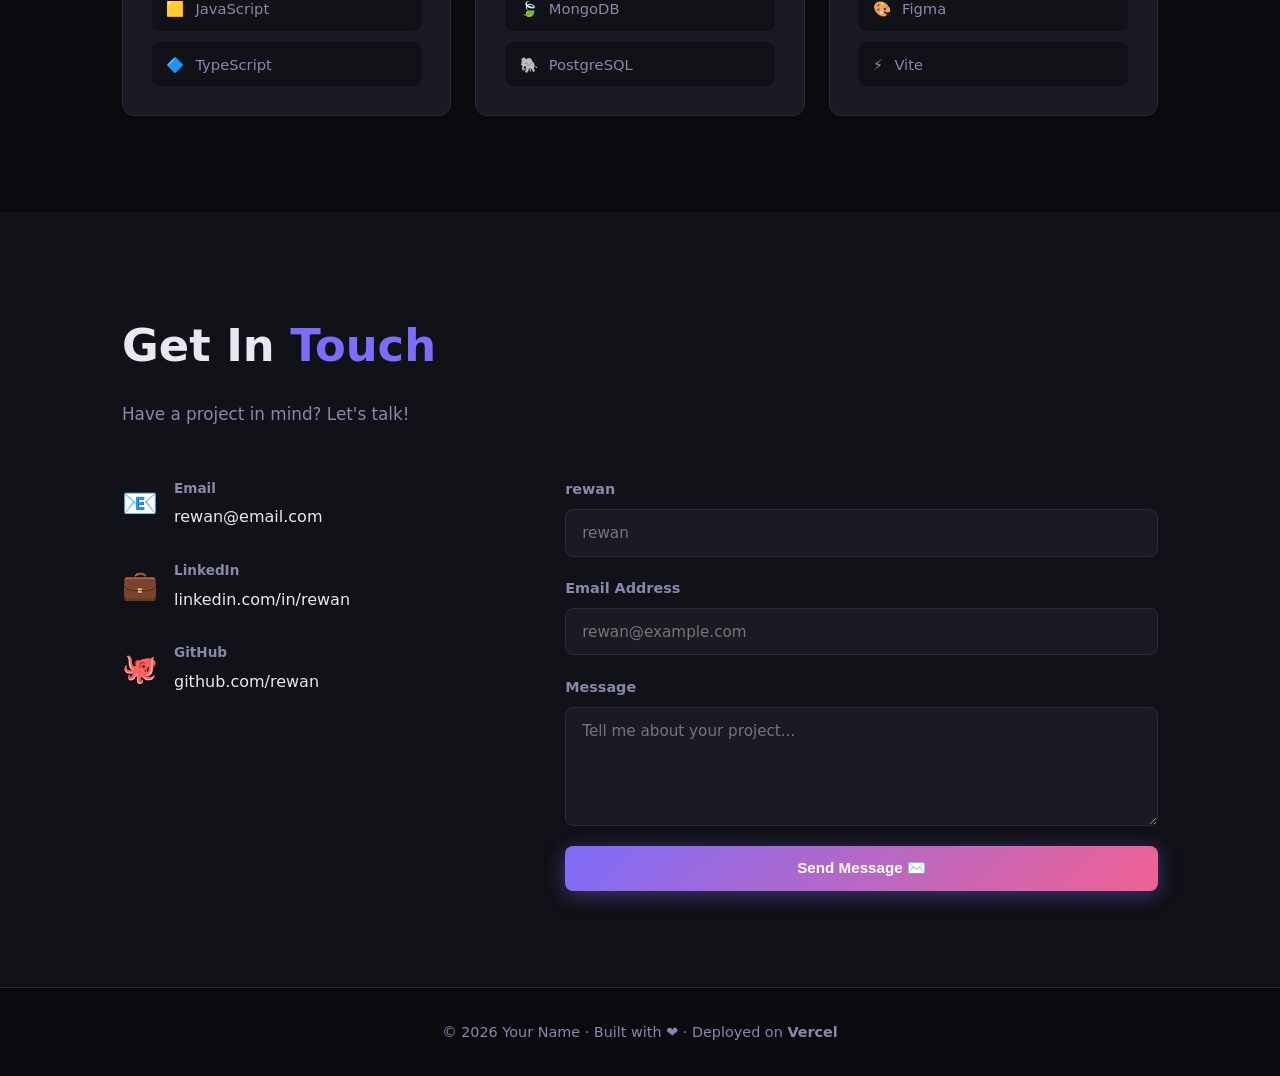
==== commit f6fbf24a: "html update" ====
--- a/index.html
+++ b/index.html
@@ -67,11 +67,11 @@
         <div class="about-card">
           <h3>Quick Info</h3>
           <ul class="info-list">
-            <li><span>📍</span> Baghdad, Iraq</li>
-            <li><span>🎓</span> CS Student</li>
+            <li><span>📍</span> hawler, kurdistan</li>
+            <li><span>🎓</span> Software Engineering Student</li>
             <li><span>💼</span> Open to work</li>
             <li><span>🌐</span> English / Arabic</li>
-            <li><span>⚡</span> Full-stack Dev</li>
+            <li><span>⚡</span> web Dev</li>
           </ul>
         </div>
       </div>
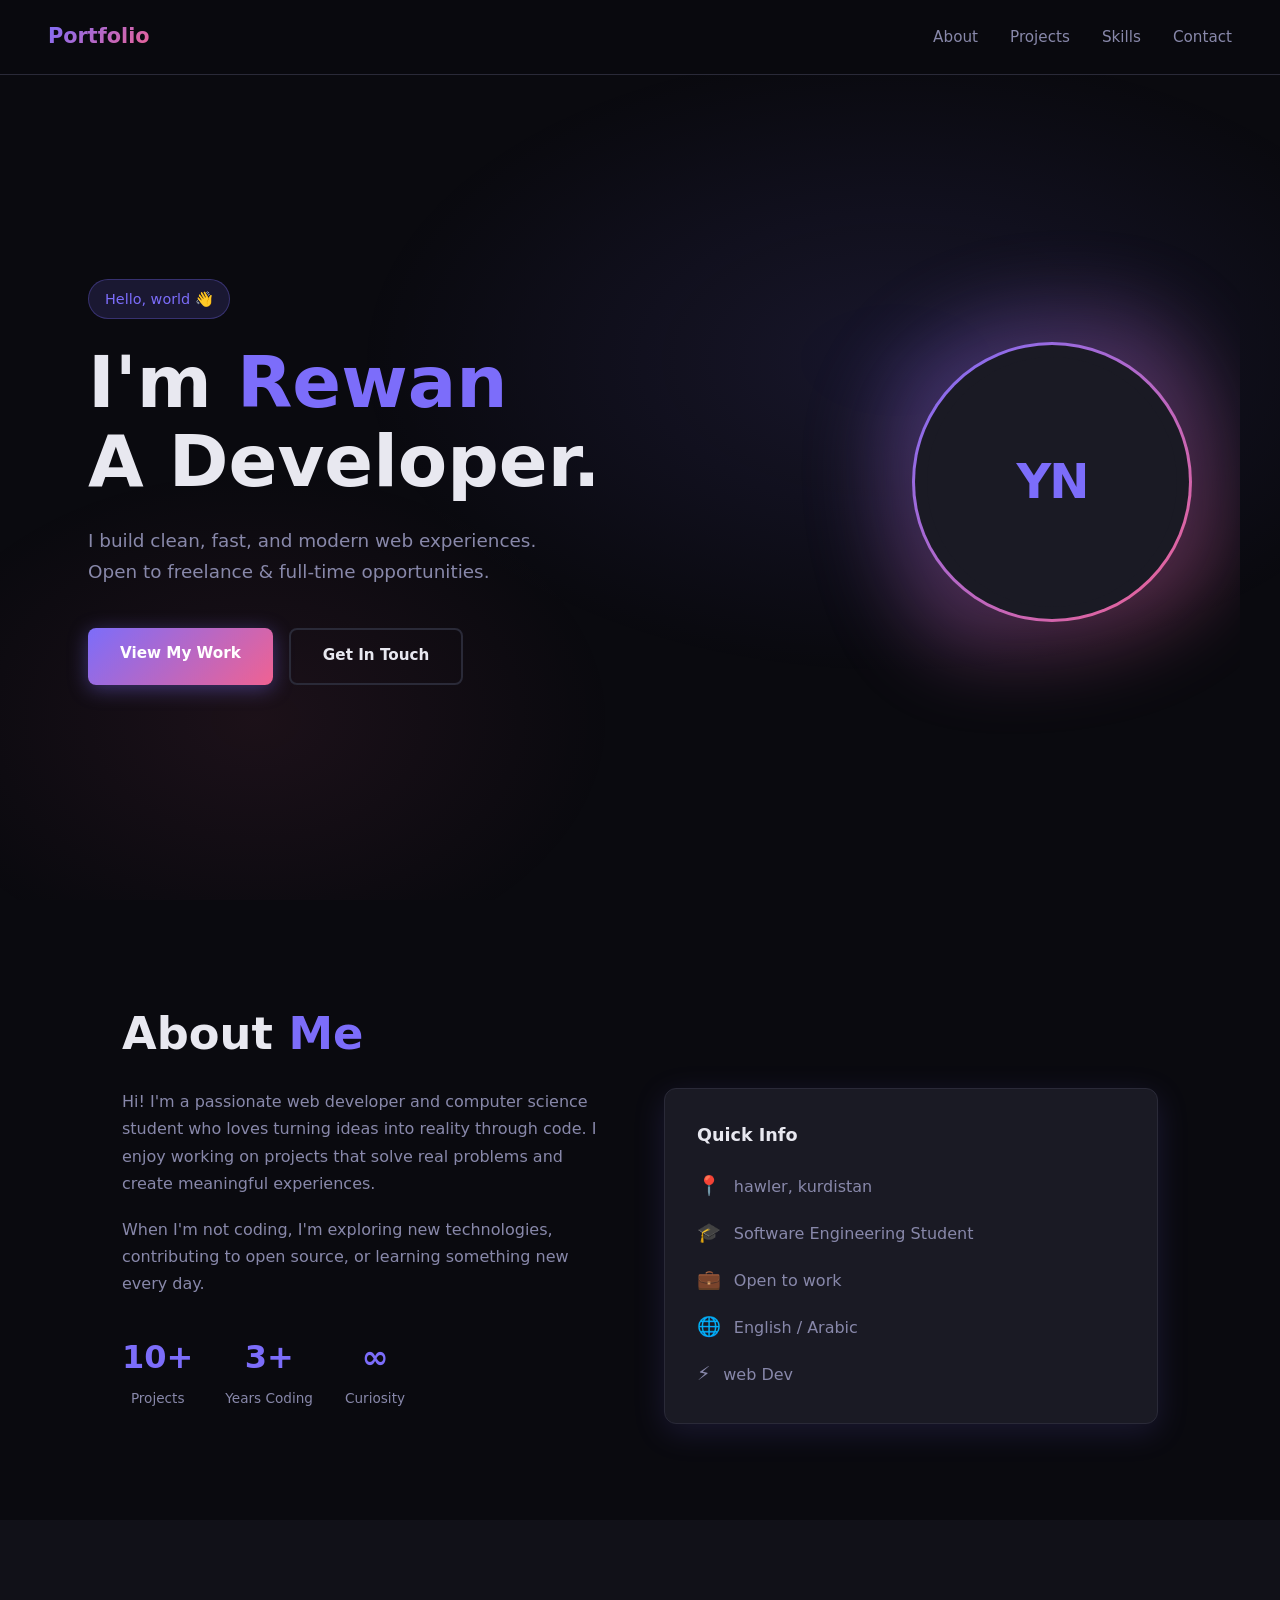
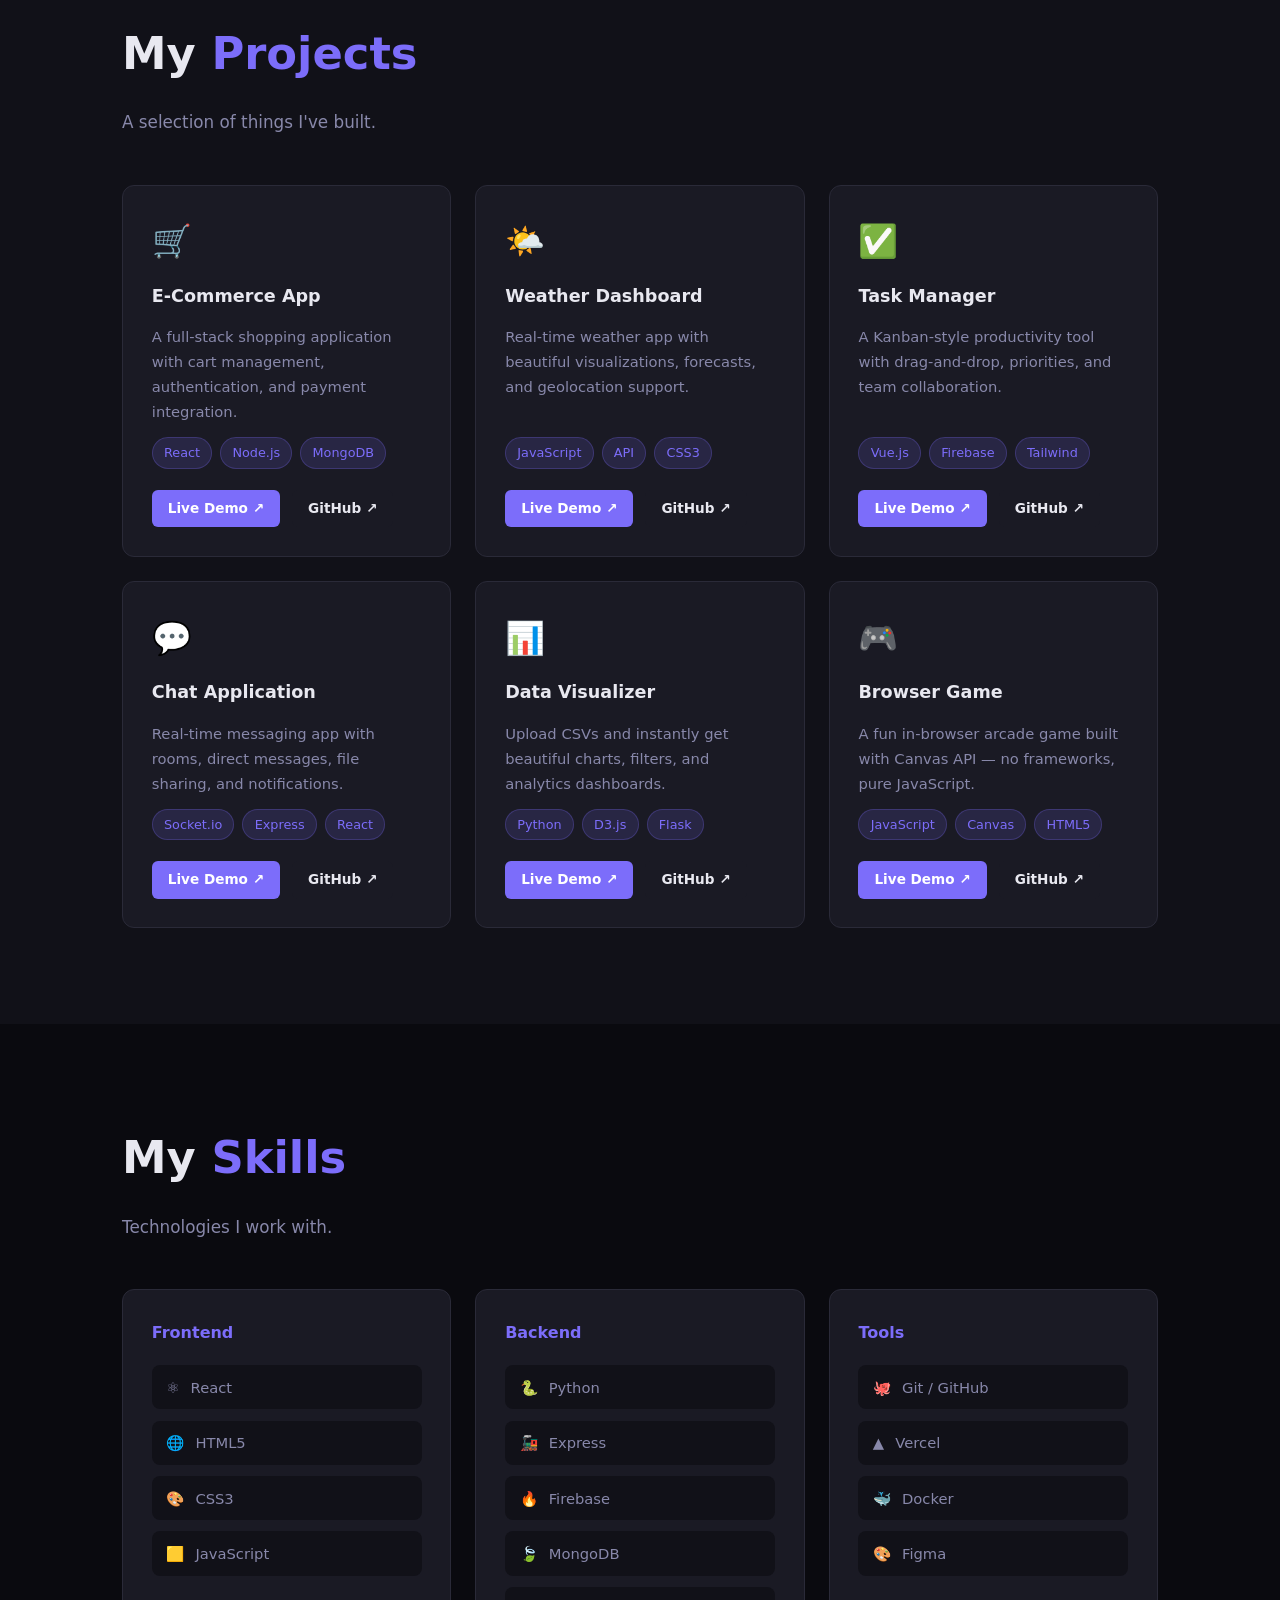
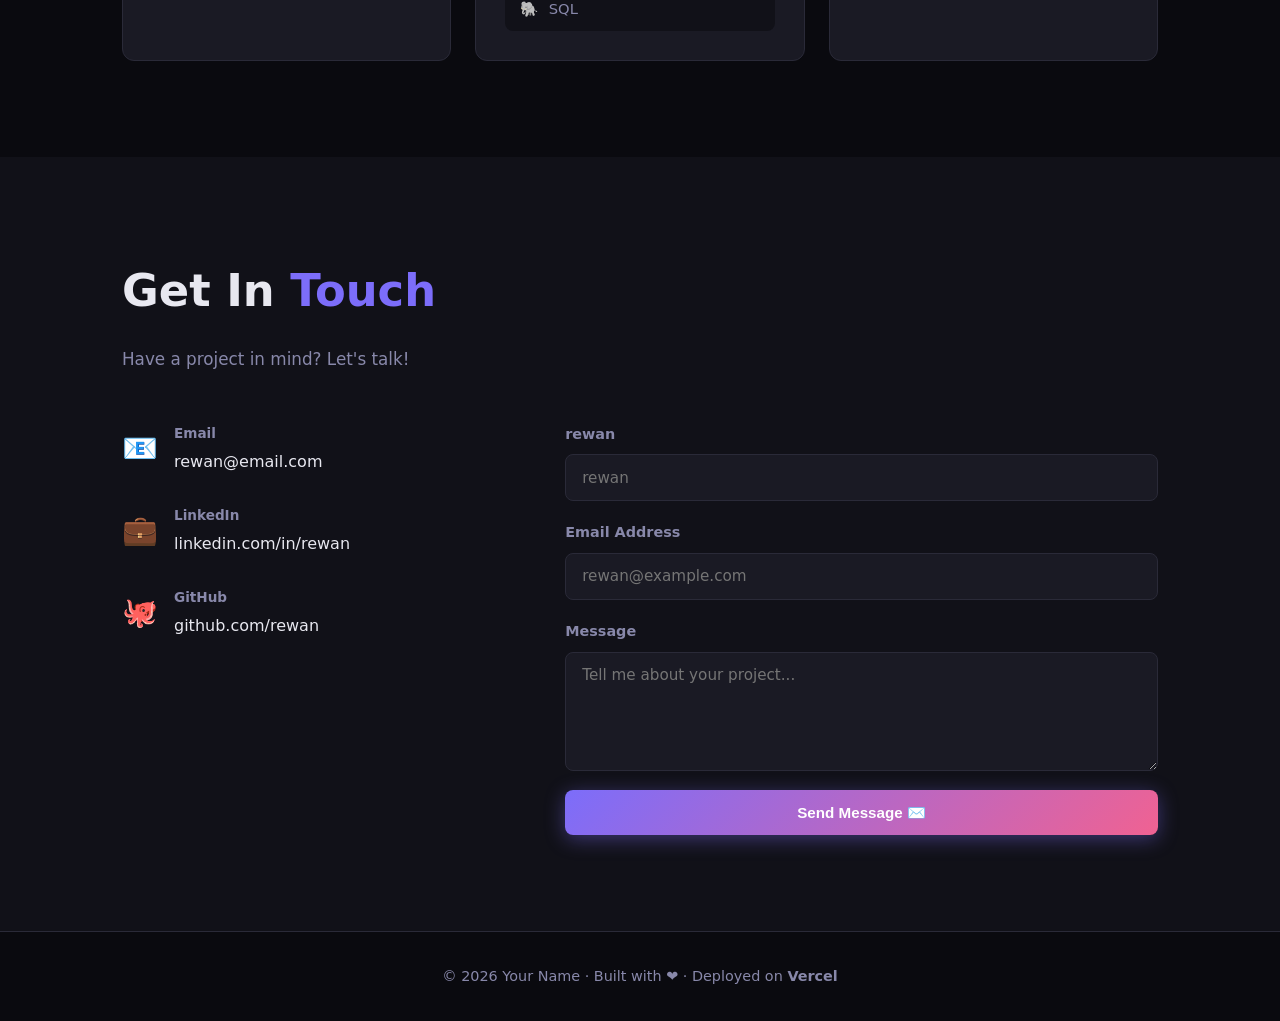
==== commit f06d00b5: "html update" ====
--- a/index.html
+++ b/index.html
@@ -177,22 +177,20 @@
           <h3>Frontend</h3>
           <div class="skill-items">
             <div class="skill-item"><span>⚛️</span> React</div>
-            <div class="skill-item"><span>💚</span> Vue.js</div>
             <div class="skill-item"><span>🌐</span> HTML5</div>
             <div class="skill-item"><span>🎨</span> CSS3</div>
             <div class="skill-item"><span>🟨</span> JavaScript</div>
-            <div class="skill-item"><span>🔷</span> TypeScript</div>
+            
           </div>
         </div>
         <div class="skill-group">
           <h3>Backend</h3>
           <div class="skill-items">
-            <div class="skill-item"><span>🟩</span> Node.js</div>
             <div class="skill-item"><span>🐍</span> Python</div>
             <div class="skill-item"><span>🚂</span> Express</div>
             <div class="skill-item"><span>🔥</span> Firebase</div>
             <div class="skill-item"><span>🍃</span> MongoDB</div>
-            <div class="skill-item"><span>🐘</span> PostgreSQL</div>
+            <div class="skill-item"><span>🐘</span> SQL</div>
           </div>
         </div>
         <div class="skill-group">
@@ -201,9 +199,7 @@
             <div class="skill-item"><span>🐙</span> Git / GitHub</div>
             <div class="skill-item"><span>▲</span> Vercel</div>
             <div class="skill-item"><span>🐳</span> Docker</div>
-            <div class="skill-item"><span>☁️</span> AWS</div>
             <div class="skill-item"><span>🎨</span> Figma</div>
-            <div class="skill-item"><span>⚡</span> Vite</div>
           </div>
         </div>
       </div>
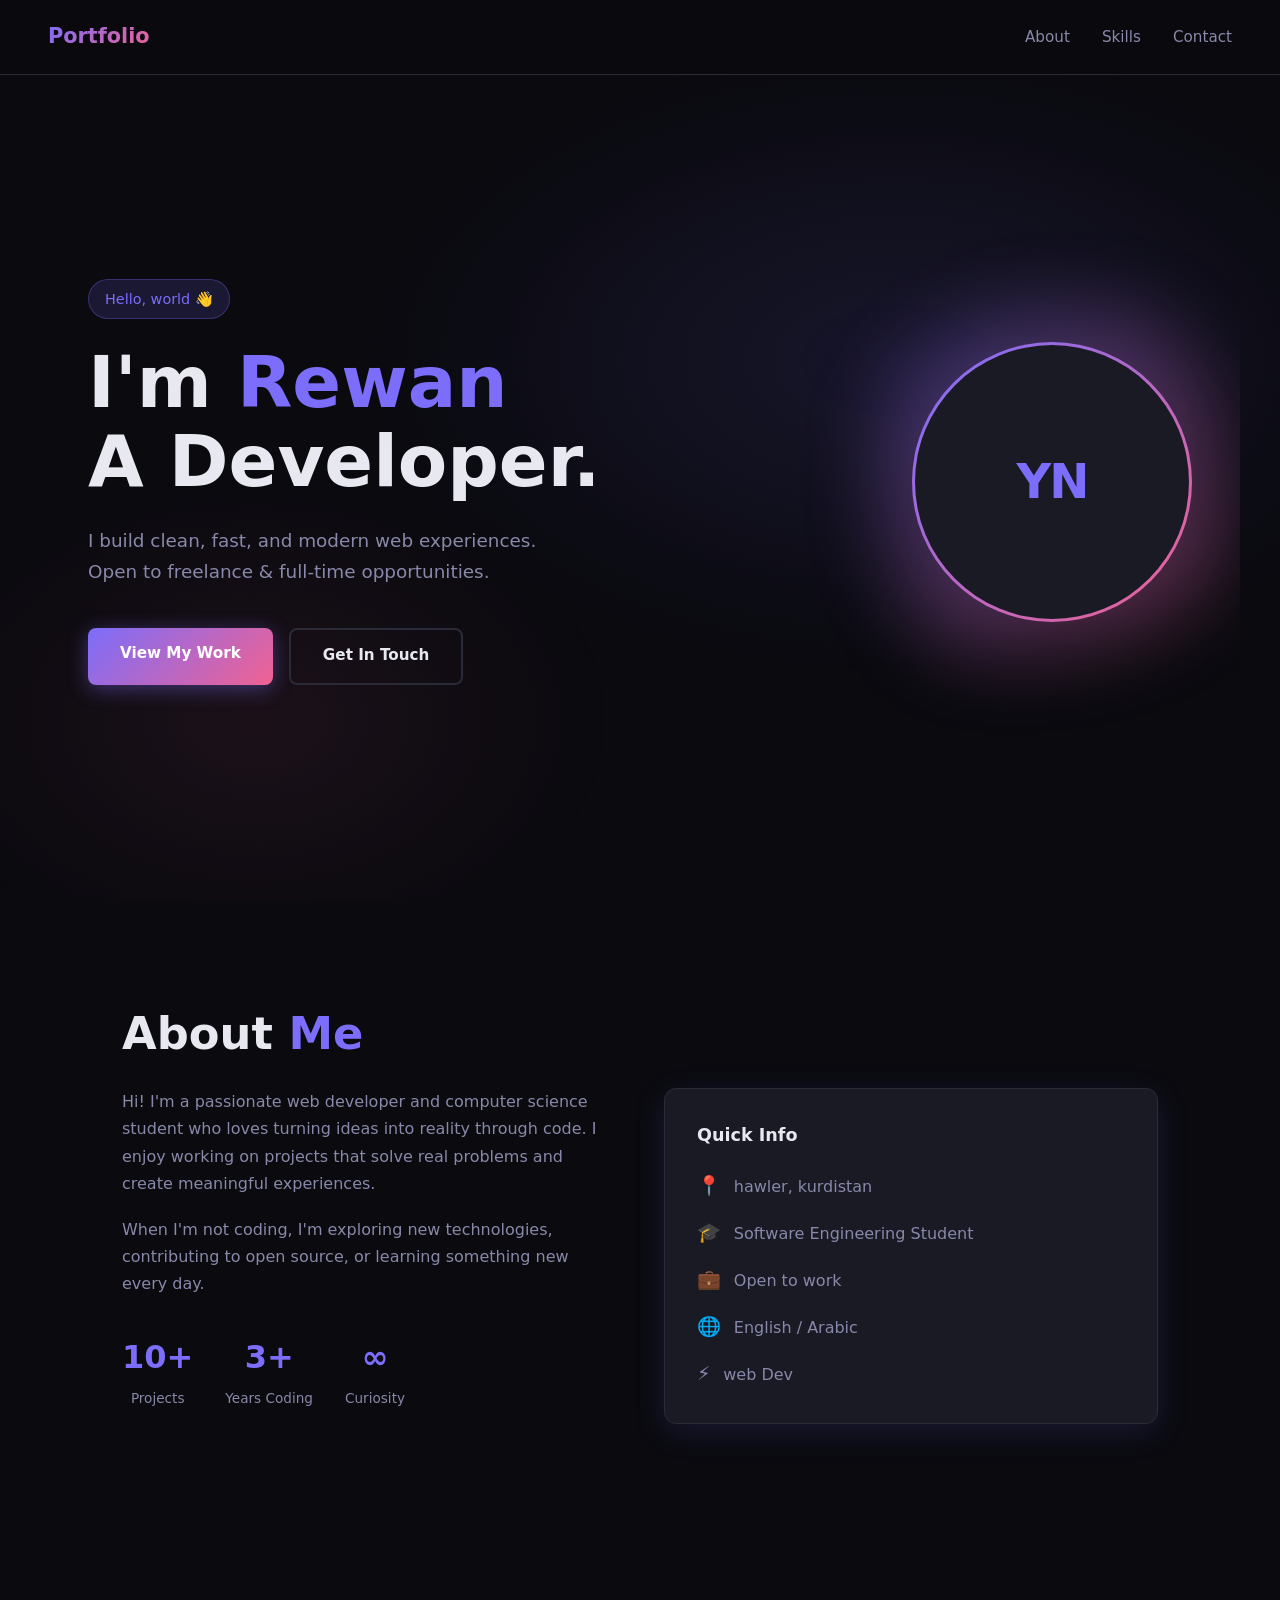
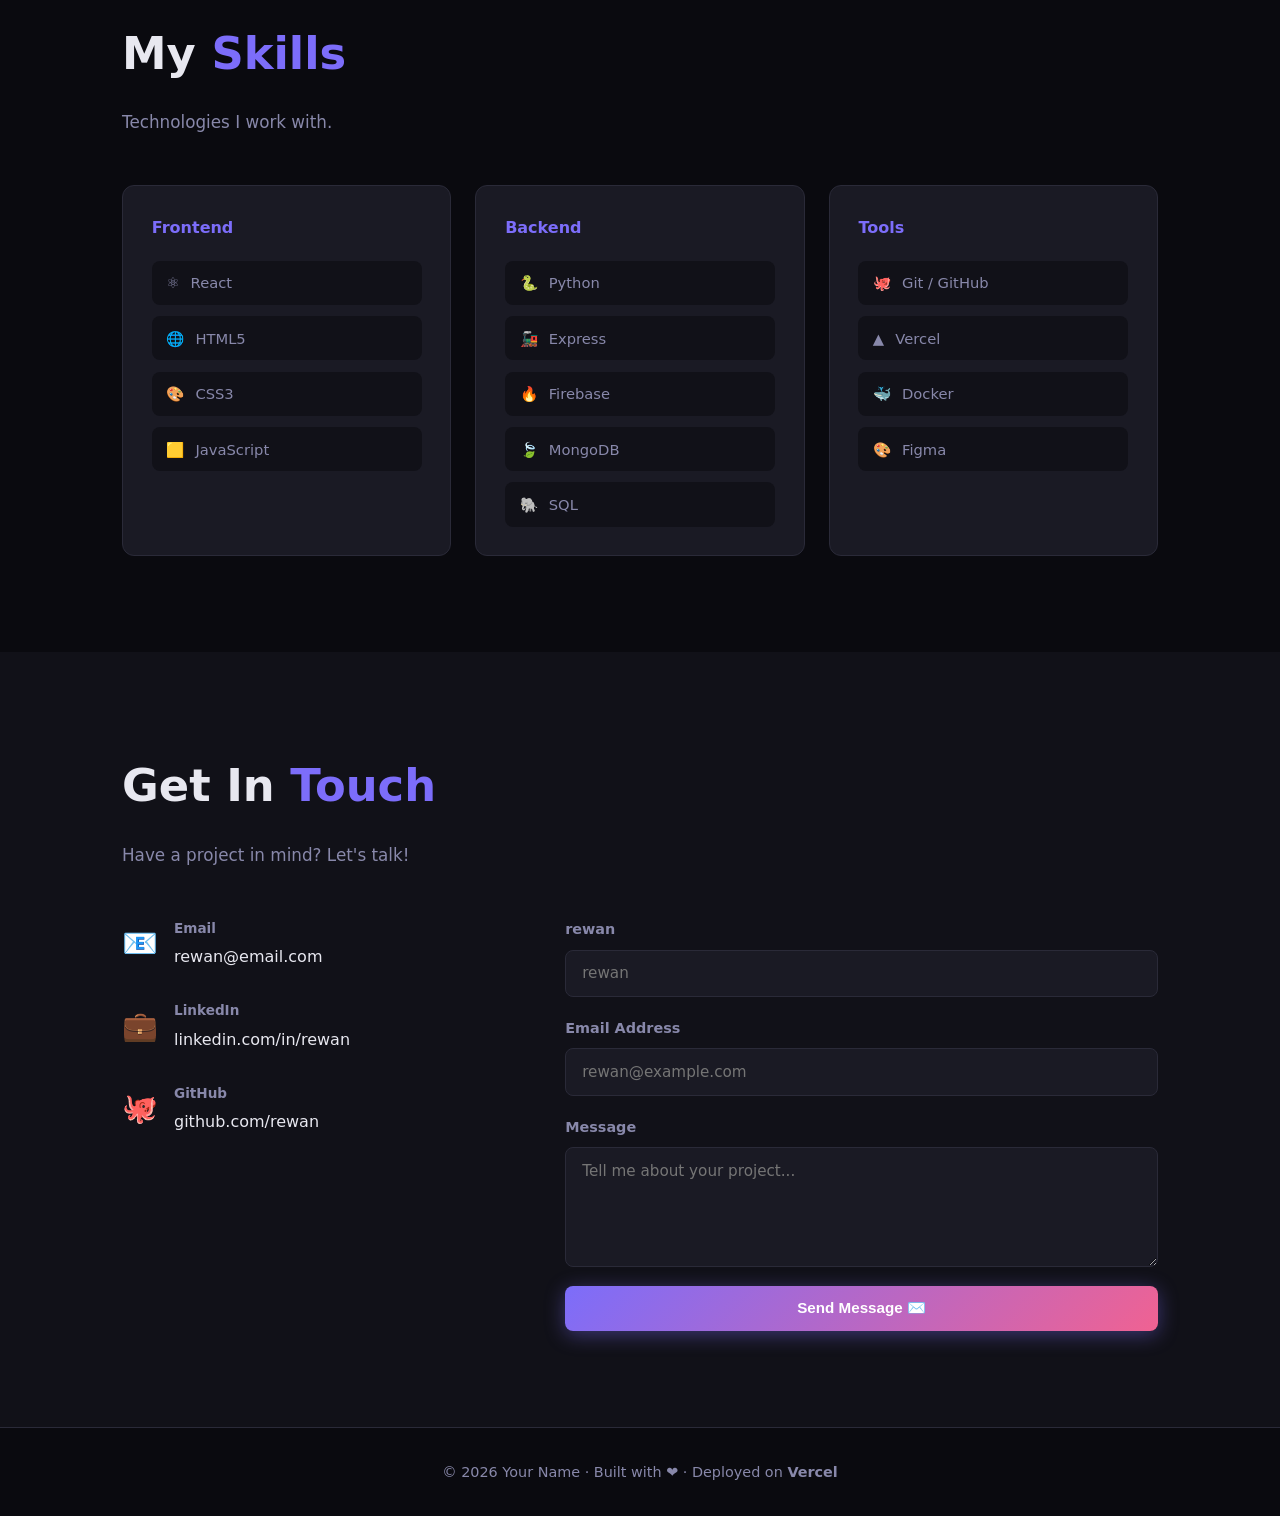
==== commit ac2f5720: "html update" ====
--- a/index.html
+++ b/index.html
@@ -14,7 +14,7 @@
     <div class="nav-logo">Portfolio</div>
     <ul class="nav-links">
       <li><a href="#about">About</a></li>
-      <li><a href="#projects">Projects</a></li>
+      
       <li><a href="#skills">Skills</a></li>
       <li><a href="#contact">Contact</a></li>
     </ul>
@@ -78,94 +78,7 @@
     </div>
   </section>
 
-  <!-- PROJECTS -->
-  <section class="section section-dark" id="projects">
-    <div class="container">
-      <h2 class="section-title">My <span class="accent">Projects</span></h2>
-      <p class="section-sub">A selection of things I've built.</p>
-      <div class="projects-grid">
 
-        <div class="project-card">
-          <div class="project-icon">🛒</div>
-          <h3>E-Commerce App</h3>
-          <p>A full-stack shopping application with cart management, authentication, and payment integration.</p>
-          <div class="project-tags">
-            <span>React</span><span>Node.js</span><span>MongoDB</span>
-          </div>
-          <div class="project-links">
-            <a href="#" class="btn-sm">Live Demo ↗</a>
-            <a href="#" class="btn-sm btn-ghost">GitHub ↗</a>
-          </div>
-        </div>
-
-        <div class="project-card">
-          <div class="project-icon">🌤️</div>
-          <h3>Weather Dashboard</h3>
-          <p>Real-time weather app with beautiful visualizations, forecasts, and geolocation support.</p>
-          <div class="project-tags">
-            <span>JavaScript</span><span>API</span><span>CSS3</span>
-          </div>
-          <div class="project-links">
-            <a href="#" class="btn-sm">Live Demo ↗</a>
-            <a href="#" class="btn-sm btn-ghost">GitHub ↗</a>
-          </div>
-        </div>
-
-        <div class="project-card">
-          <div class="project-icon">✅</div>
-          <h3>Task Manager</h3>
-          <p>A Kanban-style productivity tool with drag-and-drop, priorities, and team collaboration.</p>
-          <div class="project-tags">
-            <span>Vue.js</span><span>Firebase</span><span>Tailwind</span>
-          </div>
-          <div class="project-links">
-            <a href="#" class="btn-sm">Live Demo ↗</a>
-            <a href="#" class="btn-sm btn-ghost">GitHub ↗</a>
-          </div>
-        </div>
-
-        <div class="project-card">
-          <div class="project-icon">💬</div>
-          <h3>Chat Application</h3>
-          <p>Real-time messaging app with rooms, direct messages, file sharing, and notifications.</p>
-          <div class="project-tags">
-            <span>Socket.io</span><span>Express</span><span>React</span>
-          </div>
-          <div class="project-links">
-            <a href="#" class="btn-sm">Live Demo ↗</a>
-            <a href="#" class="btn-sm btn-ghost">GitHub ↗</a>
-          </div>
-        </div>
-
-        <div class="project-card">
-          <div class="project-icon">📊</div>
-          <h3>Data Visualizer</h3>
-          <p>Upload CSVs and instantly get beautiful charts, filters, and analytics dashboards.</p>
-          <div class="project-tags">
-            <span>Python</span><span>D3.js</span><span>Flask</span>
-          </div>
-          <div class="project-links">
-            <a href="#" class="btn-sm">Live Demo ↗</a>
-            <a href="#" class="btn-sm btn-ghost">GitHub ↗</a>
-          </div>
-        </div>
-
-        <div class="project-card">
-          <div class="project-icon">🎮</div>
-          <h3>Browser Game</h3>
-          <p>A fun in-browser arcade game built with Canvas API — no frameworks, pure JavaScript.</p>
-          <div class="project-tags">
-            <span>JavaScript</span><span>Canvas</span><span>HTML5</span>
-          </div>
-          <div class="project-links">
-            <a href="#" class="btn-sm">Live Demo ↗</a>
-            <a href="#" class="btn-sm btn-ghost">GitHub ↗</a>
-          </div>
-        </div>
-
-      </div>
-    </div>
-  </section>
 
   <!-- SKILLS -->
   <section class="section" id="skills">
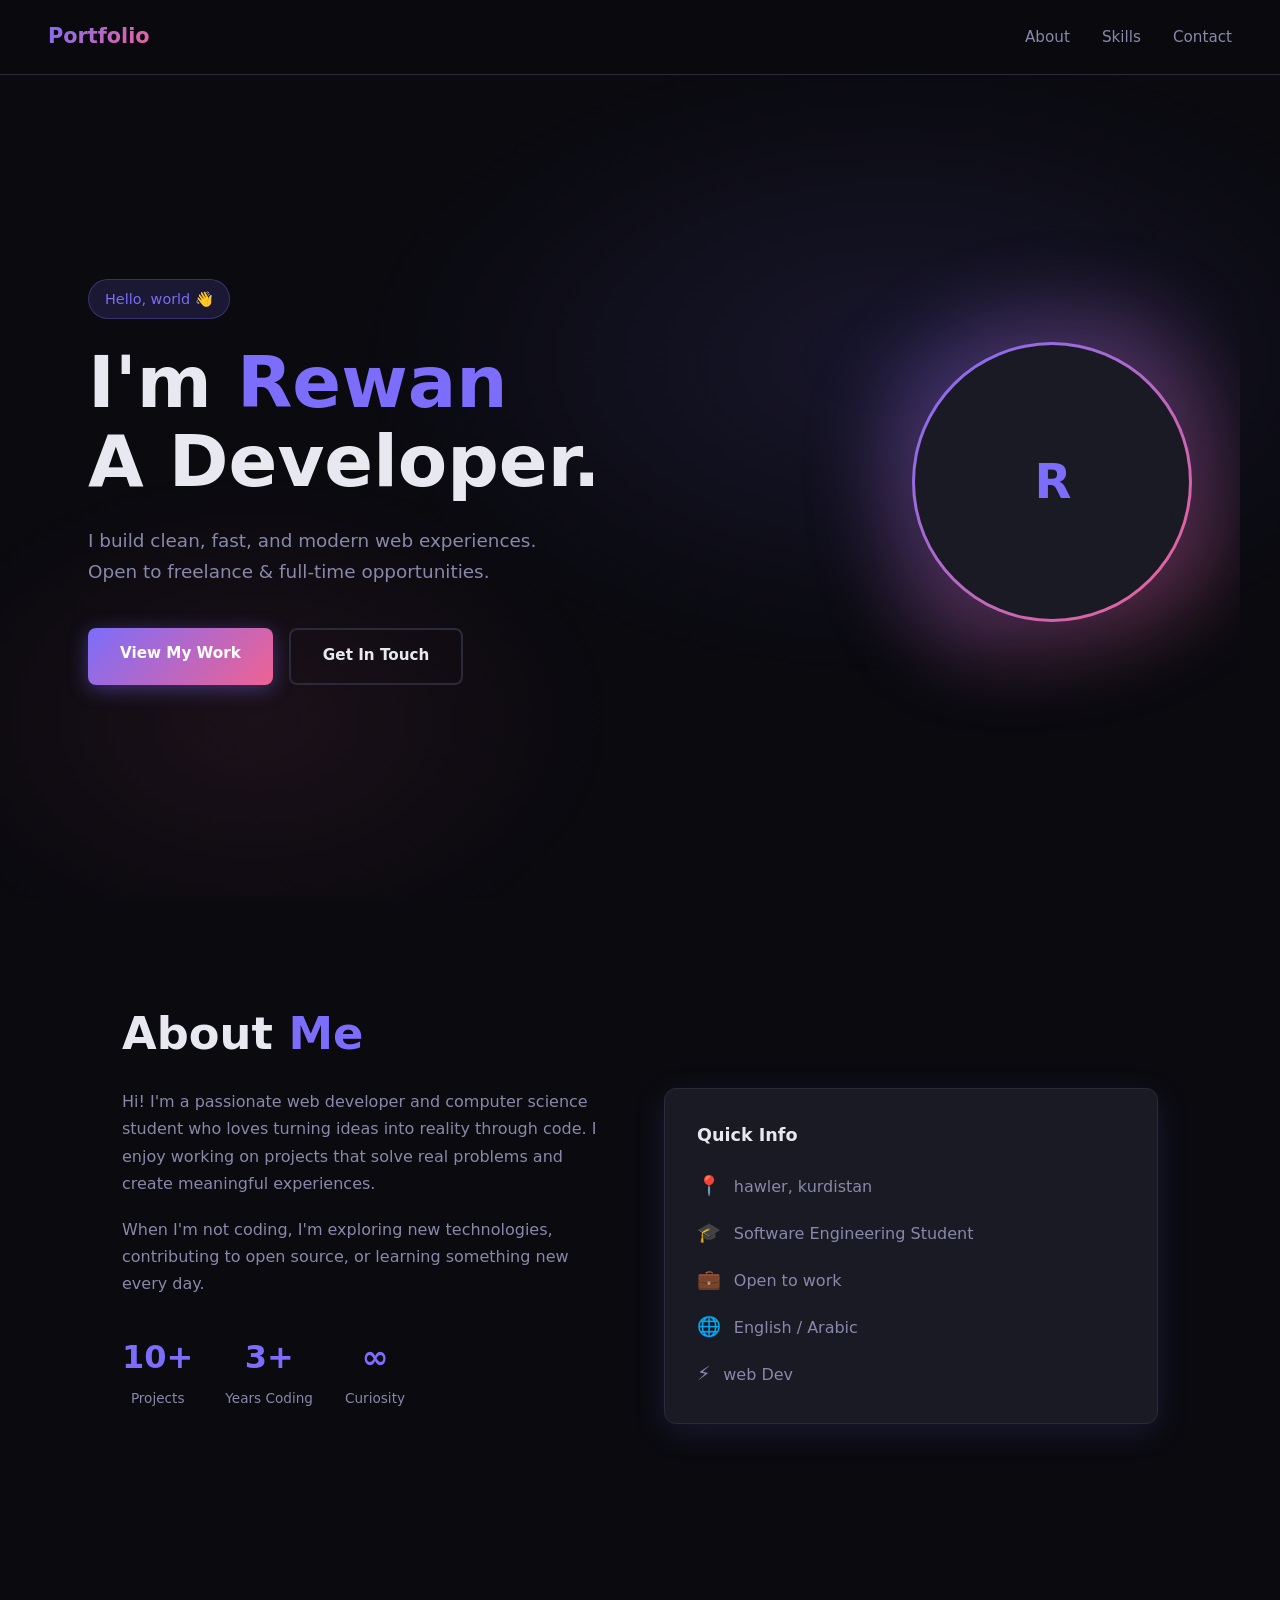
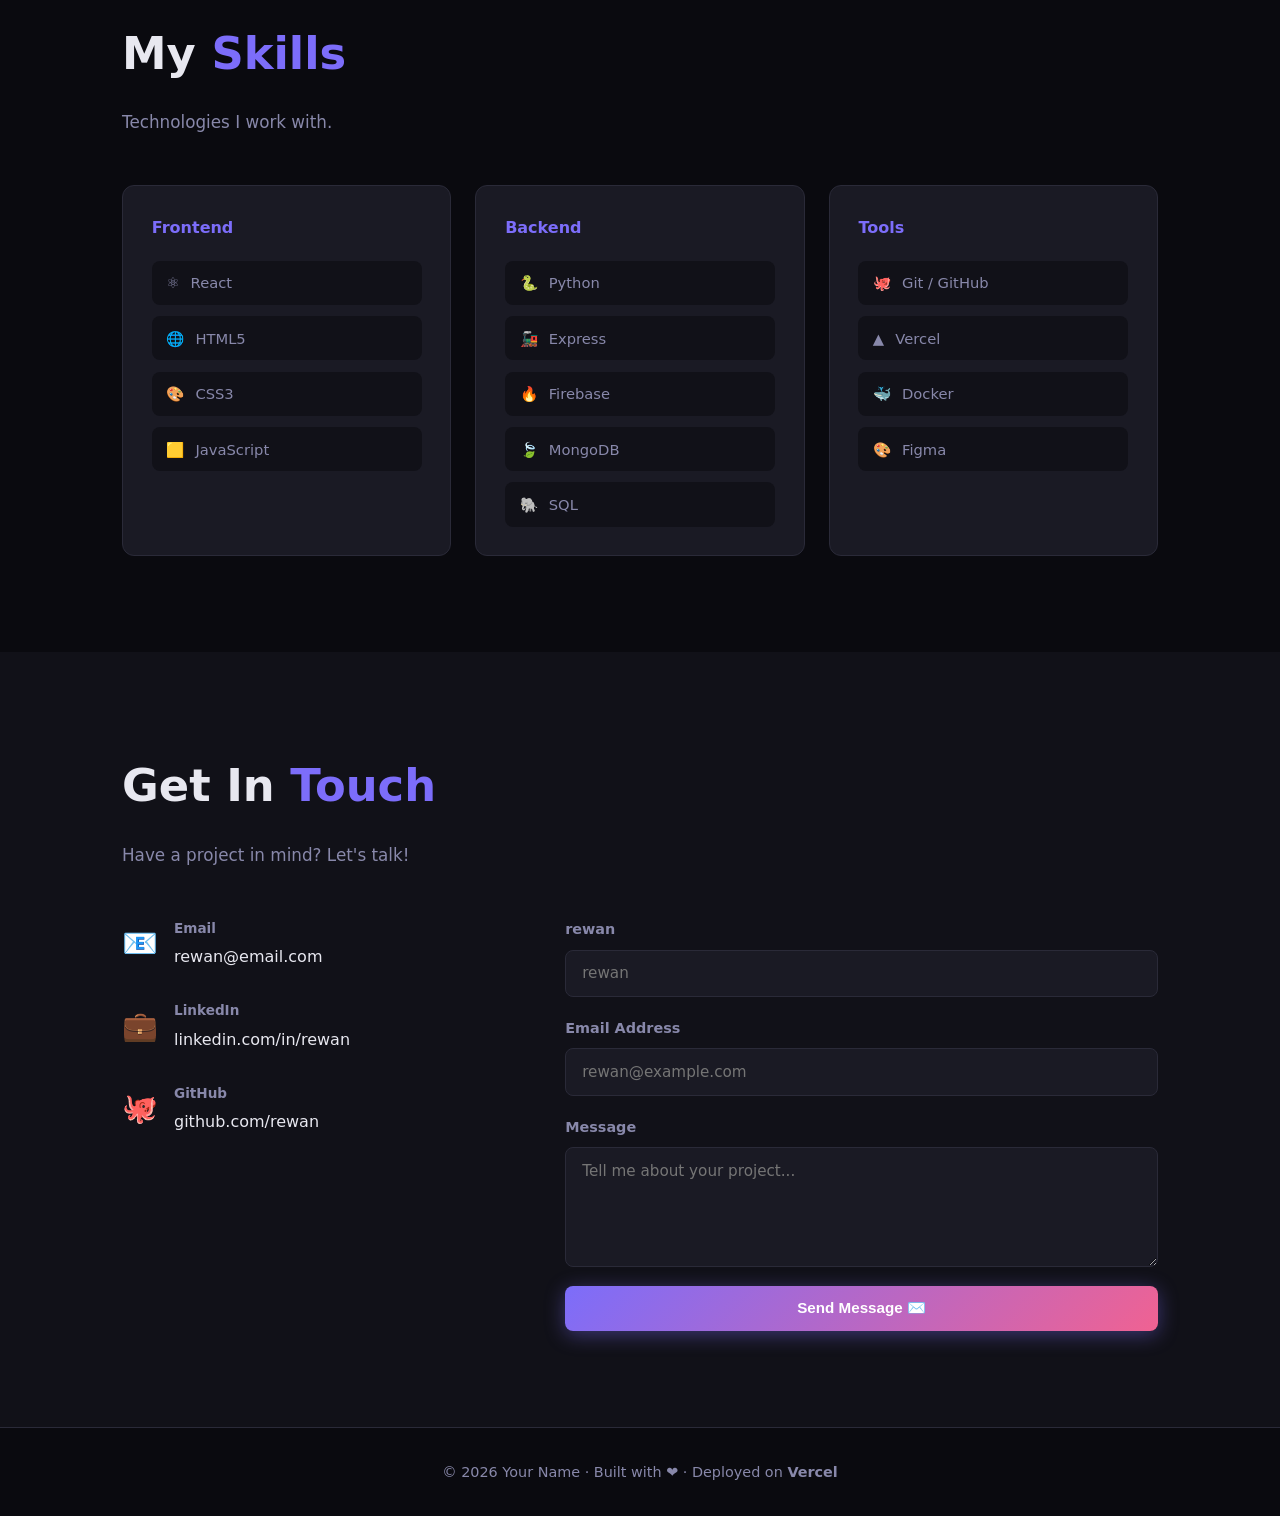
==== commit 69c5d37d: "name correction" ====
--- a/index.html
+++ b/index.html
@@ -36,7 +36,7 @@
     <div class="hero-visual">
       <div class="blob"></div>
       <div class="avatar-ring">
-        <div class="avatar">YN</div>
+        <div class="avatar">R</div>
       </div>
     </div>
   </section>
